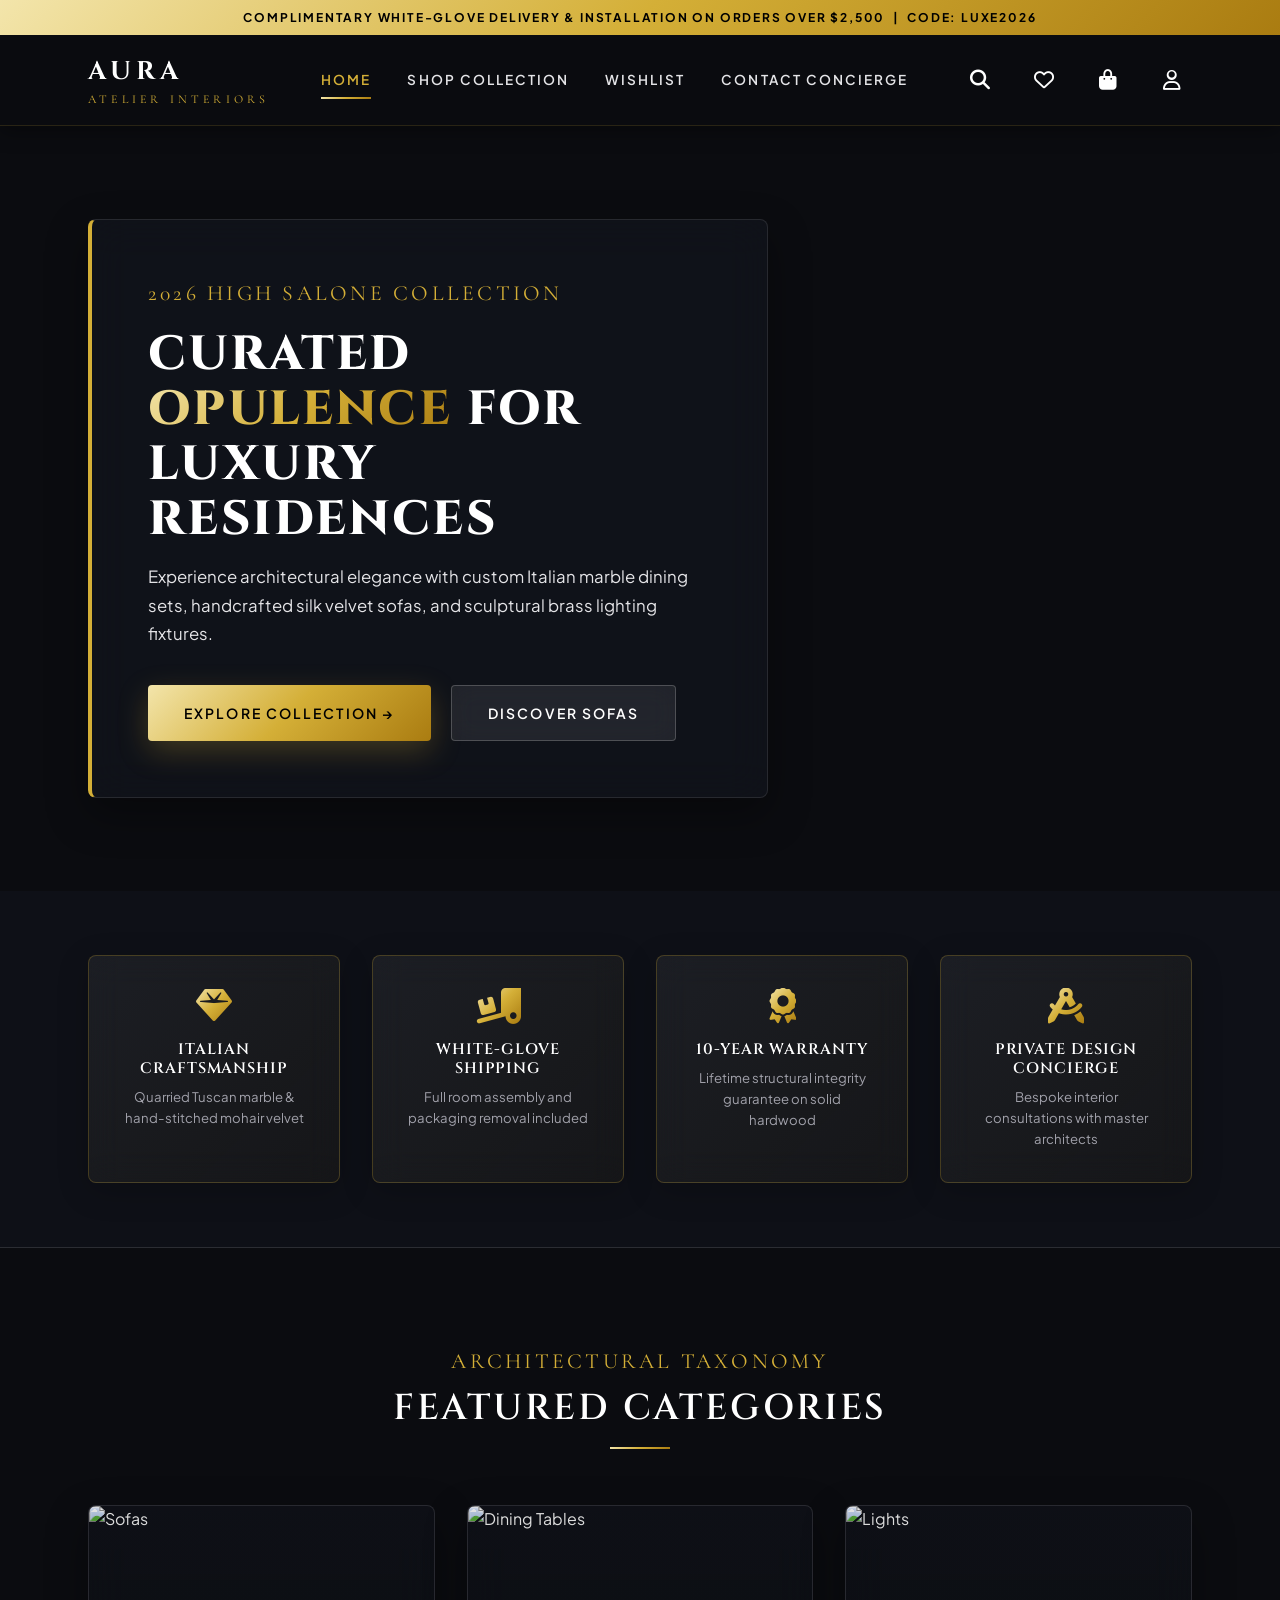
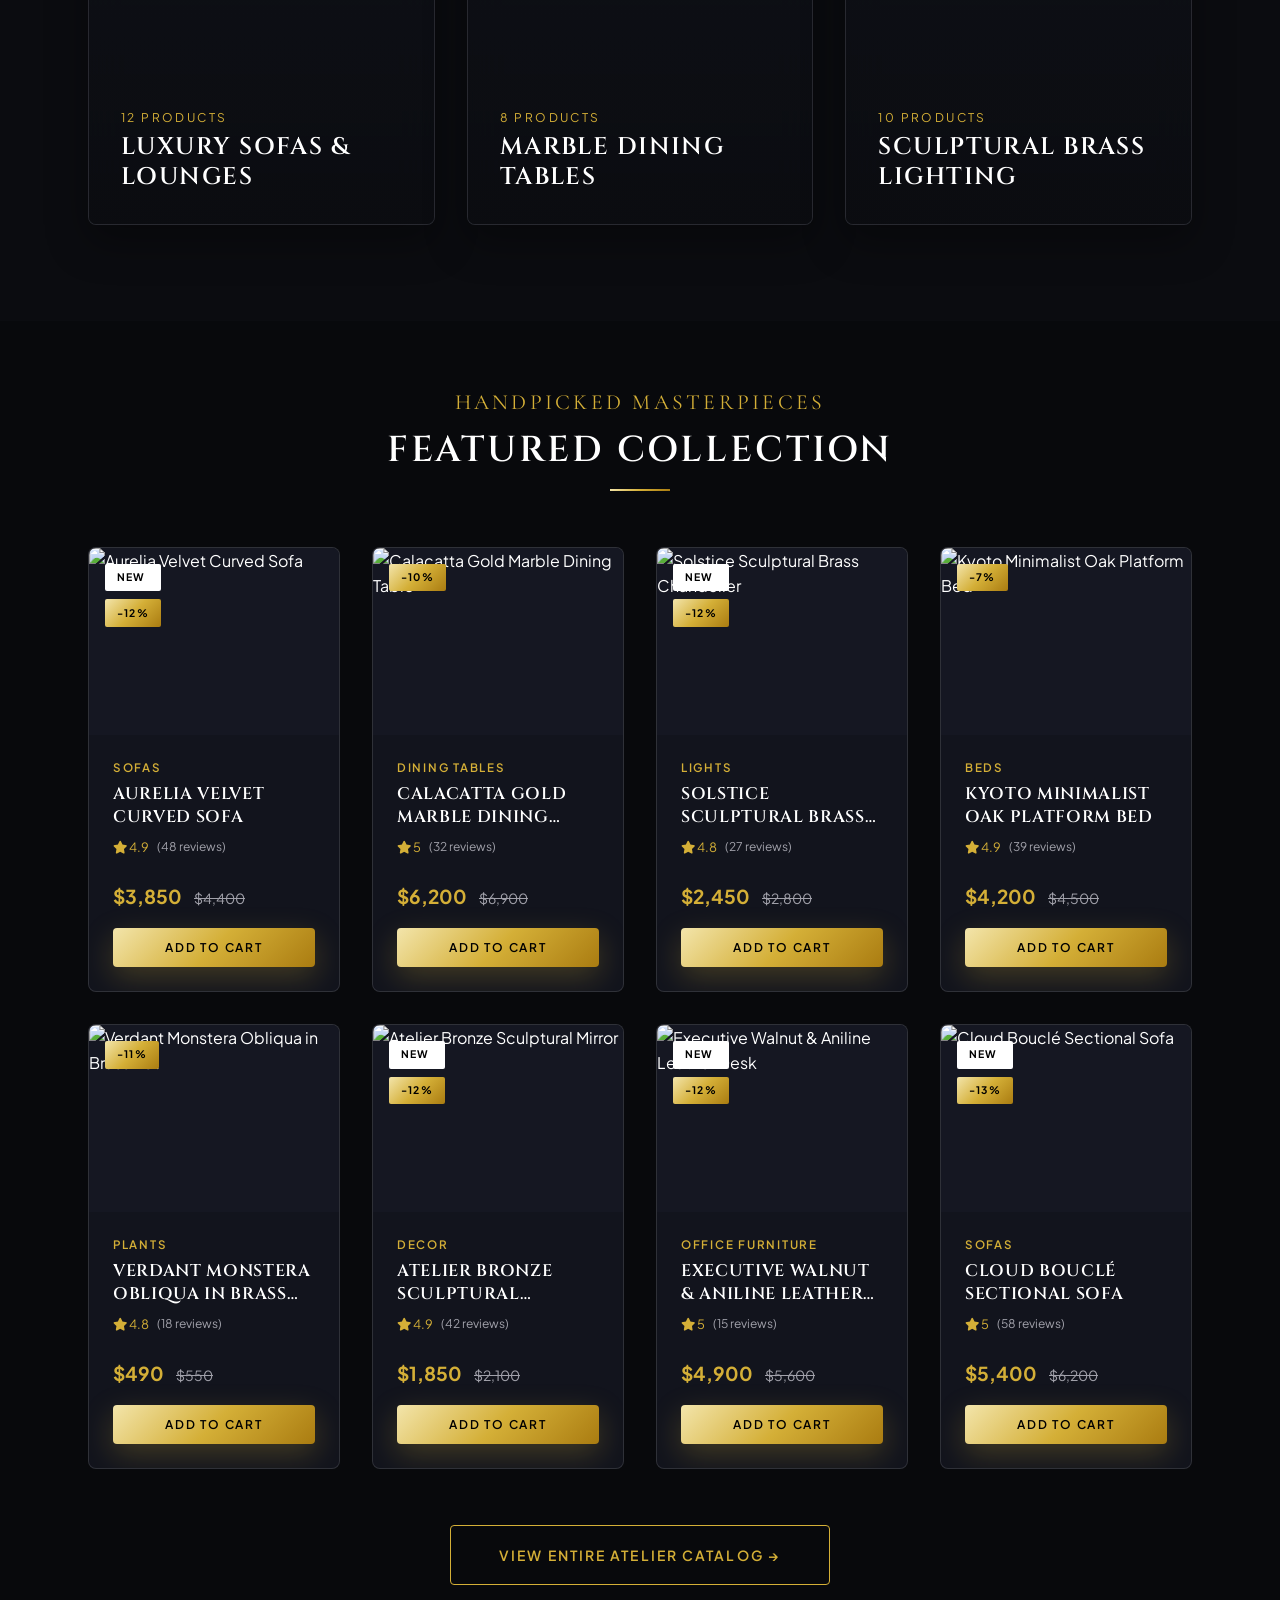
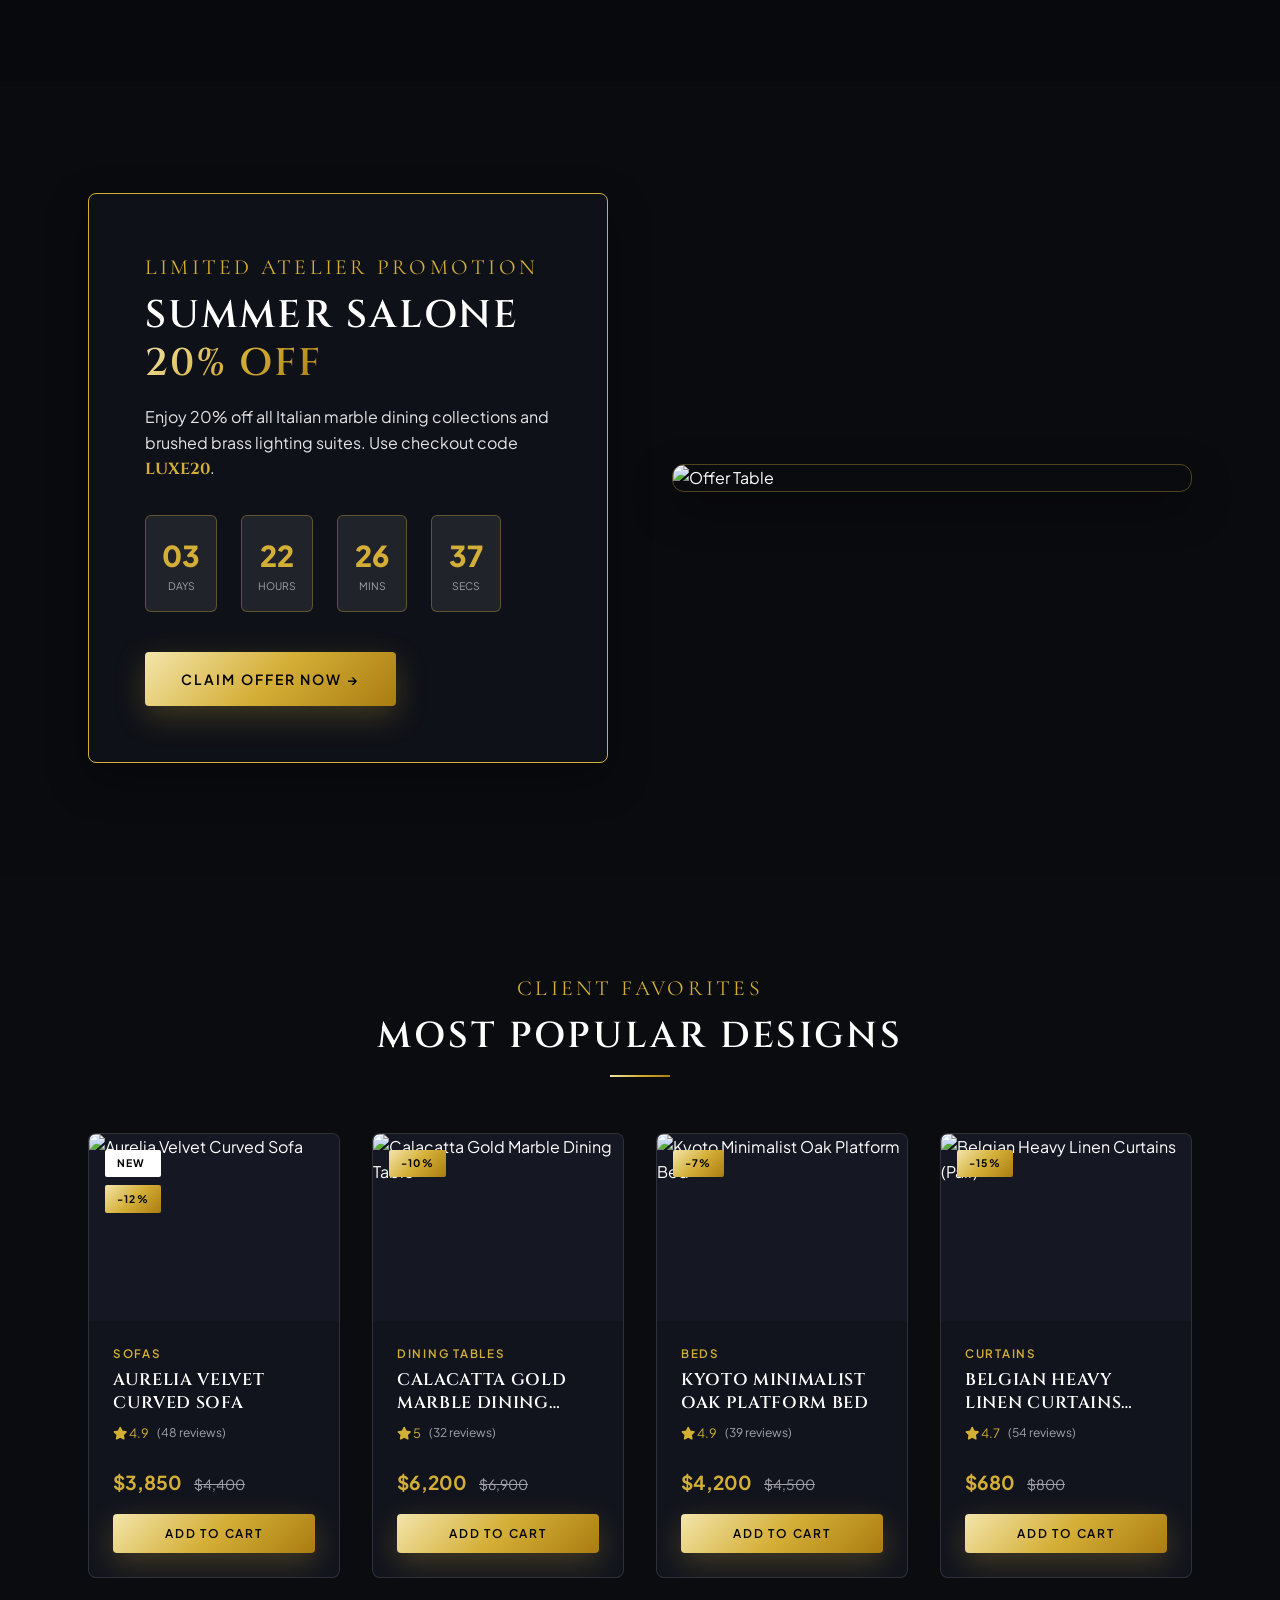
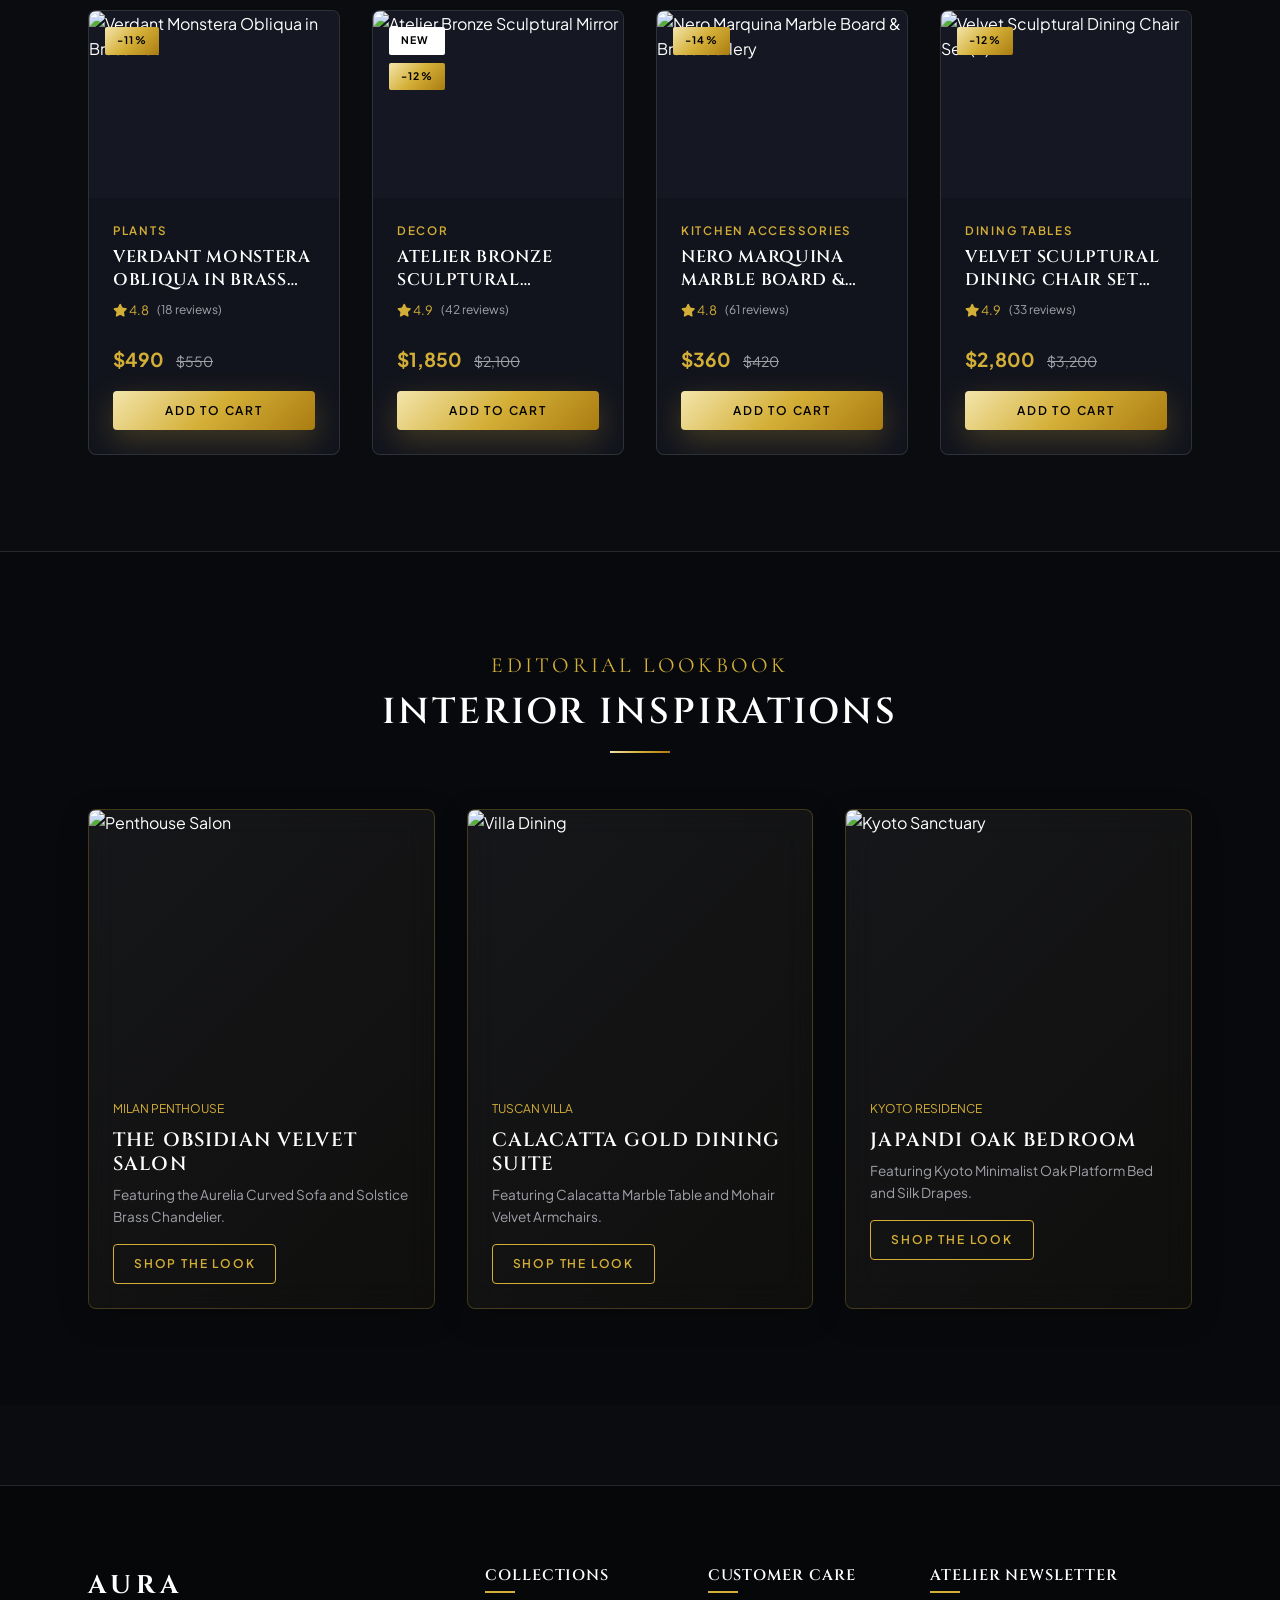
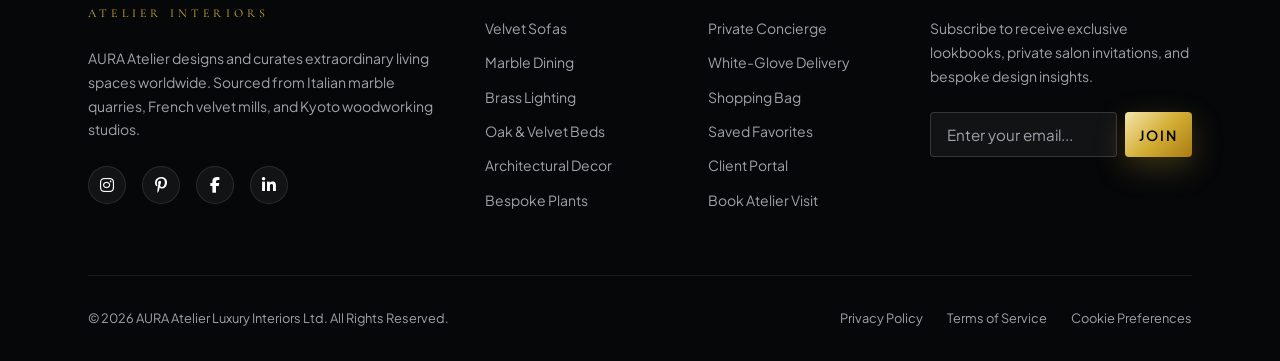
==== index.html @ c440bc94 "Initial commit - Luxury Interior Design Ecommerce Website (AURA Atelier)" ====
<!DOCTYPE html>
<html lang="en">
<head>
  <meta charset="UTF-8">
  <meta name="viewport" content="width=device-width, initial-scale=1.0">
  <title>AURA Atelier | Luxury Interior Design & Fine Living</title>
  <meta name="description" content="Discover hand-crafted Italian marble dining tables, royal velvet sofas, brushed brass chandeliers, and bespoke architectural decor.">
  
  <!-- CSS Stylesheets -->
  <link rel="stylesheet" href="css/main.css">
  <link rel="stylesheet" href="css/glassmorphism.css">
  <link rel="stylesheet" href="css/components.css">
  <link rel="stylesheet" href="https://cdnjs.cloudflare.com/ajax/libs/font-awesome/6.4.0/css/all.min.css">
</head>
<body>

  <!-- Shared Header -->
  <header id="site-header"></header>

  <!-- Hero Banner -->
  <section class="hero-section" style="position: relative; min-height: 85vh; display: flex; align-items: center; background: url('https://images.unsplash.com/photo-1618221195710-dd6b41faaea6?auto=format&fit=crop&w=1800&q=80') center/cover no-repeat; overflow: hidden;">
    <div style="position: absolute; inset: 0; background: linear-gradient(90deg, rgba(11,12,16,0.92) 0%, rgba(11,12,16,0.65) 50%, rgba(11,12,16,0.3) 100%);"></div>
    <div class="container" style="position: relative; z-index: 2; padding-top: 3rem; padding-bottom: 3rem;">
      <div class="glass-panel-dark animate-fade" style="max-width: 680px; padding: 3.5rem; border-left: 4px solid var(--gold-primary);">
        <span class="section-subtitle">2026 HIGH SALONE COLLECTION</span>
        <h1 style="font-size: 3rem; font-weight: 800; color: #FFF; margin: 1rem 0; line-height: 1.15; letter-spacing: 0.05em;">
          CURATED <span class="text-gold">OPULENCE</span> FOR LUXURY RESIDENCES
        </h1>
        <p style="color: var(--text-light-secondary); font-size: 1.05rem; margin-bottom: 2.25rem; line-height: 1.7;">
          Experience architectural elegance with custom Italian marble dining sets, handcrafted silk velvet sofas, and sculptural brass lighting fixtures.
        </p>
        <div style="display: flex; gap: 1.25rem; flex-wrap: wrap;">
          <a href="shop.html" class="btn btn-gold">Explore Collection &rarr;</a>
          <a href="shop.html?category=Sofas" class="btn btn-glass">Discover Sofas</a>
        </div>
      </div>
    </div>
  </section>

  <!-- Value Pillars -->
  <section style="padding: 4rem 0; background: #0E1017; border-bottom: 1px solid var(--border-dark);">
    <div class="container">
      <div class="grid grid-cols-4" style="gap: 2rem; text-align: center;">
        <div class="glass-card-gold" style="padding: 2rem;">
          <i class="fas fa-gem text-gold" style="font-size: 2.25rem; margin-bottom: 1rem;"></i>
          <h4 style="color: #FFF; font-size: 0.95rem; margin-bottom: 0.5rem;">Italian Craftsmanship</h4>
          <p style="color: var(--text-light-muted); font-size: 0.825rem;">Quarried Tuscan marble & hand-stitched mohair velvet</p>
        </div>
        <div class="glass-card-gold" style="padding: 2rem;">
          <i class="fas fa-truck-ramp-box text-gold" style="font-size: 2.25rem; margin-bottom: 1rem;"></i>
          <h4 style="color: #FFF; font-size: 0.95rem; margin-bottom: 0.5rem;">White-Glove Shipping</h4>
          <p style="color: var(--text-light-muted); font-size: 0.825rem;">Full room assembly and packaging removal included</p>
        </div>
        <div class="glass-card-gold" style="padding: 2rem;">
          <i class="fas fa-award text-gold" style="font-size: 2.25rem; margin-bottom: 1rem;"></i>
          <h4 style="color: #FFF; font-size: 0.95rem; margin-bottom: 0.5rem;">10-Year Warranty</h4>
          <p style="color: var(--text-light-muted); font-size: 0.825rem;">Lifetime structural integrity guarantee on solid hardwood</p>
        </div>
        <div class="glass-card-gold" style="padding: 2rem;">
          <i class="fas fa-compass-drafting text-gold" style="font-size: 2.25rem; margin-bottom: 1rem;"></i>
          <h4 style="color: #FFF; font-size: 0.95rem; margin-bottom: 0.5rem;">Private Design Concierge</h4>
          <p style="color: var(--text-light-muted); font-size: 0.825rem;">Bespoke interior consultations with master architects</p>
        </div>
      </div>
    </div>
  </section>

  <!-- Featured Categories -->
  <section style="padding: 6rem 0;">
    <div class="container">
      <div class="section-title-wrapper">
        <span class="section-subtitle">ARCHITECTURAL TAXONOMY</span>
        <h2 class="section-title">FEATURED CATEGORIES</h2>
      </div>
      <div class="grid grid-cols-3" style="gap: 2rem;">
        <a href="shop.html?category=Sofas" class="category-tile glass-panel-dark" style="position: relative; height: 320px; overflow: hidden; display: flex; align-items: flex-end; padding: 2rem; text-decoration: none;">
          <img src="https://images.unsplash.com/photo-1555041469-a586c61ea9bc?auto=format&fit=crop&w=800&q=80" alt="Sofas" style="position: absolute; inset: 0; width: 100%; height: 100%; object-fit: cover; transition: transform 0.8s ease;">
          <div style="position: absolute; inset: 0; background: linear-gradient(180deg, rgba(0,0,0,0.1) 0%, rgba(11,12,16,0.9) 100%);"></div>
          <div style="position: relative; z-index: 2;">
            <span style="color: var(--gold-primary); font-size: 0.75rem; letter-spacing: 0.2em; text-transform: uppercase;">12 Products</span>
            <h3 style="color: #FFF; font-size: 1.5rem; font-family: var(--font-heading); margin-top: 0.25rem;">Luxury Sofas & Lounges</h3>
          </div>
        </a>

        <a href="shop.html?category=Dining Tables" class="category-tile glass-panel-dark" style="position: relative; height: 320px; overflow: hidden; display: flex; align-items: flex-end; padding: 2rem; text-decoration: none;">
          <img src="https://images.unsplash.com/photo-1615066390971-03e4e1c36ddf?auto=format&fit=crop&w=800&q=80" alt="Dining Tables" style="position: absolute; inset: 0; width: 100%; height: 100%; object-fit: cover; transition: transform 0.8s ease;">
          <div style="position: absolute; inset: 0; background: linear-gradient(180deg, rgba(0,0,0,0.1) 0%, rgba(11,12,16,0.9) 100%);"></div>
          <div style="position: relative; z-index: 2;">
            <span style="color: var(--gold-primary); font-size: 0.75rem; letter-spacing: 0.2em; text-transform: uppercase;">8 Products</span>
            <h3 style="color: #FFF; font-size: 1.5rem; font-family: var(--font-heading); margin-top: 0.25rem;">Marble Dining Tables</h3>
          </div>
        </a>

        <a href="shop.html?category=Lights" class="category-tile glass-panel-dark" style="position: relative; height: 320px; overflow: hidden; display: flex; align-items: flex-end; padding: 2rem; text-decoration: none;">
          <img src="https://images.unsplash.com/photo-1543198181-e619b694b311?auto=format&fit=crop&w=800&q=80" alt="Lights" style="position: absolute; inset: 0; width: 100%; height: 100%; object-fit: cover; transition: transform 0.8s ease;">
          <div style="position: absolute; inset: 0; background: linear-gradient(180deg, rgba(0,0,0,0.1) 0%, rgba(11,12,16,0.9) 100%);"></div>
          <div style="position: relative; z-index: 2;">
            <span style="color: var(--gold-primary); font-size: 0.75rem; letter-spacing: 0.2em; text-transform: uppercase;">10 Products</span>
            <h3 style="color: #FFF; font-size: 1.5rem; font-family: var(--font-heading); margin-top: 0.25rem;">Sculptural Brass Lighting</h3>
          </div>
        </a>
      </div>
    </div>
  </section>

  <!-- Featured Products Grid -->
  <section style="padding: 4rem 0 6rem 0; background: #08090C;">
    <div class="container">
      <div class="section-title-wrapper">
        <span class="section-subtitle">HANDPICKED MASTERPIECES</span>
        <h2 class="section-title">FEATURED COLLECTION</h2>
      </div>
      <div class="grid grid-cols-4" id="featured-products-container" style="gap: 2rem;">
        <!-- Dynamic Featured Cards -->
      </div>
      <div style="text-align: center; margin-top: 3.5rem;">
        <a href="shop.html" class="btn btn-outline-gold" style="padding: 1.1rem 3rem;">View Entire Atelier Catalog &rarr;</a>
      </div>
    </div>
  </section>

  <!-- Exclusive Offer Banner -->
  <section style="position: relative; padding: 7rem 0; background: url('https://images.unsplash.com/photo-1600121848594-d8644e57abab?auto=format&fit=crop&w=1800&q=80') center/cover fixed no-repeat;">
    <div style="position: absolute; inset: 0; background: rgba(11, 12, 16, 0.85); backdrop-filter: blur(8px);"></div>
    <div class="container" style="position: relative; z-index: 2;">
      <div class="grid grid-cols-2" style="gap: 4rem; align-items: center;">
        <div class="glass-panel-dark" style="padding: 3.5rem; border: 1px solid var(--gold-primary);">
          <span class="section-subtitle">LIMITED ATELIER PROMOTION</span>
          <h2 style="color: #FFF; font-size: 2.4rem; font-family: var(--font-heading); margin: 0.5rem 0 1rem 0;">
            SUMMER SALONE <span class="text-gold">20% OFF</span>
          </h2>
          <p style="color: var(--text-light-secondary); margin-bottom: 2rem;">
            Enjoy 20% off all Italian marble dining collections and brushed brass lighting suites. Use checkout code <strong style="color: var(--gold-primary); font-family: var(--font-heading);">LUXE20</strong>.
          </p>

          <!-- Live Countdown Timer -->
          <div id="countdown-timer" style="display: flex; gap: 1.5rem; margin-bottom: 2.5rem;">
            <div style="text-align: center; background: rgba(255,255,255,0.08); padding: 1rem; border-radius: 6px; min-width: 70px; border: 1px solid var(--border-gold);">
              <span id="days" style="font-size: 1.8rem; font-weight: 800; color: var(--gold-primary);">04</span>
              <span style="display: block; font-size: 0.65rem; color: var(--text-light-muted); text-transform: uppercase;">Days</span>
            </div>
            <div style="text-align: center; background: rgba(255,255,255,0.08); padding: 1rem; border-radius: 6px; min-width: 70px; border: 1px solid var(--border-gold);">
              <span id="hours" style="font-size: 1.8rem; font-weight: 800; color: var(--gold-primary);">18</span>
              <span style="display: block; font-size: 0.65rem; color: var(--text-light-muted); text-transform: uppercase;">Hours</span>
            </div>
            <div style="text-align: center; background: rgba(255,255,255,0.08); padding: 1rem; border-radius: 6px; min-width: 70px; border: 1px solid var(--border-gold);">
              <span id="minutes" style="font-size: 1.8rem; font-weight: 800; color: var(--gold-primary);">42</span>
              <span style="display: block; font-size: 0.65rem; color: var(--text-light-muted); text-transform: uppercase;">Mins</span>
            </div>
            <div style="text-align: center; background: rgba(255,255,255,0.08); padding: 1rem; border-radius: 6px; min-width: 70px; border: 1px solid var(--border-gold);">
              <span id="seconds" style="font-size: 1.8rem; font-weight: 800; color: var(--gold-primary);">19</span>
              <span style="display: block; font-size: 0.65rem; color: var(--text-light-muted); text-transform: uppercase;">Secs</span>
            </div>
          </div>

          <a href="shop.html" class="btn btn-gold">Claim Offer Now &rarr;</a>
        </div>
        <div>
          <img src="https://images.unsplash.com/photo-1615066390971-03e4e1c36ddf?auto=format&fit=crop&w=1000&q=80" alt="Offer Table" style="border-radius: 12px; border: 1px solid var(--border-gold); box-shadow: var(--shadow-lg);">
        </div>
      </div>
    </div>
  </section>

  <!-- Popular Products Showcase -->
  <section style="padding: 6rem 0;">
    <div class="container">
      <div class="section-title-wrapper">
        <span class="section-subtitle">CLIENT FAVORITES</span>
        <h2 class="section-title">MOST POPULAR DESIGNS</h2>
      </div>
      <div class="grid grid-cols-4" id="popular-products-container" style="gap: 2rem;">
        <!-- Dynamic Popular Cards -->
      </div>
    </div>
  </section>

  <!-- Interior Inspirations / Lookbook -->
  <section style="padding: 6rem 0; background: #08090C; border-top: 1px solid var(--border-dark);">
    <div class="container">
      <div class="section-title-wrapper">
        <span class="section-subtitle">EDITORIAL LOOKBOOK</span>
        <h2 class="section-title">INTERIOR INSPIRATIONS</h2>
      </div>
      <div class="grid grid-cols-3" style="gap: 2rem;">
        <div class="glass-card-gold" style="overflow: hidden;">
          <img src="https://images.unsplash.com/photo-1618221195710-dd6b41faaea6?auto=format&fit=crop&w=800&q=80" alt="Penthouse Salon" style="width: 100%; height: 260px; object-fit: cover;">
          <div style="padding: 1.5rem;">
            <span style="color: var(--gold-primary); font-size: 0.75rem; text-transform: uppercase;">MILAN PENTHOUSE</span>
            <h3 style="color: #FFF; font-size: 1.2rem; font-family: var(--font-heading); margin: 0.5rem 0;">The Obsidian Velvet Salon</h3>
            <p style="color: var(--text-light-muted); font-size: 0.85rem; margin-bottom: 1rem;">Featuring the Aurelia Curved Sofa and Solstice Brass Chandelier.</p>
            <a href="shop.html?category=Sofas" class="btn btn-outline-gold" style="padding: 0.6rem 1.25rem; font-size: 0.75rem;">Shop The Look</a>
          </div>
        </div>
        <div class="glass-card-gold" style="overflow: hidden;">
          <img src="https://images.unsplash.com/photo-1615066390971-03e4e1c36ddf?auto=format&fit=crop&w=800&q=80" alt="Villa Dining" style="width: 100%; height: 260px; object-fit: cover;">
          <div style="padding: 1.5rem;">
            <span style="color: var(--gold-primary); font-size: 0.75rem; text-transform: uppercase;">TUSCAN VILLA</span>
            <h3 style="color: #FFF; font-size: 1.2rem; font-family: var(--font-heading); margin: 0.5rem 0;">Calacatta Gold Dining Suite</h3>
            <p style="color: var(--text-light-muted); font-size: 0.85rem; margin-bottom: 1rem;">Featuring Calacatta Marble Table and Mohair Velvet Armchairs.</p>
            <a href="shop.html?category=Dining Tables" class="btn btn-outline-gold" style="padding: 0.6rem 1.25rem; font-size: 0.75rem;">Shop The Look</a>
          </div>
        </div>
        <div class="glass-card-gold" style="overflow: hidden;">
          <img src="https://images.unsplash.com/photo-1505693416388-ac5ce068fe85?auto=format&fit=crop&w=800&q=80" alt="Kyoto Sanctuary" style="width: 100%; height: 260px; object-fit: cover;">
          <div style="padding: 1.5rem;">
            <span style="color: var(--gold-primary); font-size: 0.75rem; text-transform: uppercase;">KYOTO RESIDENCE</span>
            <h3 style="color: #FFF; font-size: 1.2rem; font-family: var(--font-heading); margin: 0.5rem 0;">Japandi Oak Bedroom</h3>
            <p style="color: var(--text-light-muted); font-size: 0.85rem; margin-bottom: 1rem;">Featuring Kyoto Minimalist Oak Platform Bed and Silk Drapes.</p>
            <a href="shop.html?category=Beds" class="btn btn-outline-gold" style="padding: 0.6rem 1.25rem; font-size: 0.75rem;">Shop The Look</a>
          </div>
        </div>
      </div>
    </div>
  </section>

  <!-- Shared Footer -->
  <footer id="site-footer"></footer>

  <!-- Scripts -->
  <script type="module" src="js/store.js"></script>
  <script type="module" src="js/products-data.js"></script>
  <script type="module" src="js/main.js"></script>
  <script type="module">
    import { getFeaturedProducts, getPopularProducts } from './js/products-data.js';
    import { Store } from './js/store.js';
    import { showToast, openQuickView } from './js/main.js';

    function renderProductCard(p) {
      const inWish = Store.isInWishlist(p.id);
      return `
        <div class="product-card">
          <div class="product-image-wrap">
            <img src="${p.image}" alt="${p.name}" class="product-img product-img-main" loading="lazy">
            <img src="${p.hoverImage || p.image}" alt="${p.name}" class="product-img product-img-hover" loading="lazy">
            <div class="card-badges">
              ${p.isNew ? `<span class="badge-tag badge-new">NEW</span>` : ''}
              ${p.discount ? `<span class="badge-tag badge-discount">-${p.discount}%</span>` : ''}
            </div>
            <div class="card-floating-actions">
              <button class="floating-btn ${inWish ? 'active' : ''}" onclick="toggleWishlistHome(event, ${p.id})" title="Wishlist">
                <i class="fa${inWish ? 's' : 'r'} fa-heart"></i>
              </button>
              <button class="floating-btn" onclick="openQuickView(${p.id})" title="Quick View">
                <i class="fas fa-eye"></i>
              </button>
            </div>
          </div>
          <div class="product-info">
            <span class="product-category">${p.category}</span>
            <h3 class="product-title"><a href="product.html?id=${p.id}">${p.name}</a></h3>
            <div class="rating-row">
              <span class="stars"><i class="fas fa-star"></i> ${p.rating}</span>
              <span class="review-count">(${p.reviewCount} reviews)</span>
            </div>
            <div class="price-row">
              <span class="current-price">$${p.price.toLocaleString()}</span>
              ${p.originalPrice ? `<span class="original-price">$${p.originalPrice.toLocaleString()}</span>` : ''}
            </div>
            <button class="btn btn-gold add-cart-btn-card" onclick="addToCartHome(event, ${p.id})">Add To Cart</button>
          </div>
        </div>
      `;
    }

    window.addToCartHome = (e, id) => {
      e.preventDefault();
      Store.addToCart(id, 1);
      showToast('Item added to your luxury bag!');
    };

    window.toggleWishlistHome = (e, id) => {
      e.preventDefault();
      const added = Store.toggleWishlist(id);
      showToast(added ? 'Saved to Wishlist!' : 'Removed from Wishlist');
      loadHomeData();
    };

    async function loadHomeData() {
      const featured = await getFeaturedProducts();
      const popular = await getPopularProducts();

      const fContainer = document.getElementById('featured-products-container');
      const pContainer = document.getElementById('popular-products-container');

      if (fContainer) fContainer.innerHTML = featured.slice(0, 8).map(renderProductCard).join('');
      if (pContainer) pContainer.innerHTML = popular.slice(0, 8).map(renderProductCard).join('');
    }

    // Countdown Timer logic
    function initTimer() {
      let seconds = 340000;
      setInterval(() => {
        if (seconds > 0) seconds--;
        const d = Math.floor(seconds / (3600 * 24));
        const h = Math.floor((seconds % (3600 * 24)) / 3600);
        const m = Math.floor((seconds % 3600) / 60);
        const s = seconds % 60;
        
        const dElem = document.getElementById('days');
        const hElem = document.getElementById('hours');
        const mElem = document.getElementById('minutes');
        const sElem = document.getElementById('seconds');
        
        if (dElem) dElem.textContent = String(d).padStart(2, '0');
        if (hElem) hElem.textContent = String(h).padStart(2, '0');
        if (mElem) mElem.textContent = String(m).padStart(2, '0');
        if (sElem) sElem.textContent = String(s).padStart(2, '0');
      }, 1000);
    }

    document.addEventListener('DOMContentLoaded', () => {
      loadHomeData();
      initTimer();
    });
  </script>
</body>
</html>
---- css/main.css ----
/* ==========================================================================
   AURA ATELIER - LUXURY INTERIOR DESIGN E-COMMERCE
   Core Stylesheet & Design Tokens
   ========================================================================== */

@import url('https://fonts.googleapis.com/css2?family=Cinzel:wght@400;500;600;700;800;900&family=Cormorant+Garamond:ital,wght@0,300;0,400;0,600;0,700;1,400&family=Plus+Jakarta+Sans:wght@300;400;500;600;700&display=swap');

:root {
  /* Color System */
  --bg-dark: #0B0C10;
  --bg-dark-elevated: #12141D;
  --bg-dark-card: #181A26;
  --bg-light: #FAF9F6;
  --bg-light-pure: #FFFFFF;
  --bg-light-subtle: #F4F3EF;

  /* Gold & Metallic Accents */
  --gold-primary: #D4AF37;
  --gold-light: #E6C675;
  --gold-dark: #A38020;
  --gold-gradient: linear-gradient(135deg, #F3E5AB 0%, #D4AF37 50%, #AA7C11 100%);
  --gold-gradient-hover: linear-gradient(135deg, #FFF0BD 0%, #E5C158 50%, #C5961E 100%);
  --gold-glow: 0 0 20px rgba(212, 175, 55, 0.3);

  /* Neutrals & Text */
  --text-light-primary: #FFFFFF;
  --text-light-secondary: #E4E4E7;
  --text-light-muted: #A1A1AA;
  --text-dark-primary: #09090B;
  --text-dark-secondary: #27272A;
  --text-dark-muted: #71717A;

  /* Borders & Shadows */
  --border-dark: rgba(255, 255, 255, 0.12);
  --border-gold: rgba(212, 175, 55, 0.35);
  --border-light: rgba(0, 0, 0, 0.08);

  --shadow-sm: 0 4px 12px rgba(0, 0, 0, 0.15);
  --shadow-md: 0 8px 24px rgba(0, 0, 0, 0.25);
  --shadow-lg: 0 16px 40px rgba(0, 0, 0, 0.4);
  --shadow-gold: 0 10px 30px rgba(212, 175, 55, 0.25);

  /* Typography */
  --font-heading: 'Cinzel', serif;
  --font-serif-sub: 'Cormorant Garamond', serif;
  --font-body: 'Plus Jakarta Sans', sans-serif;

  /* Layout & Transitions */
  --header-height: 90px;
  --radius-sm: 4px;
  --radius-md: 8px;
  --radius-lg: 16px;
  --radius-xl: 24px;
  --transition-fast: 0.25s cubic-bezier(0.16, 1, 0.3, 1);
  --transition-normal: 0.4s cubic-bezier(0.16, 1, 0.3, 1);
  --transition-slow: 0.7s cubic-bezier(0.16, 1, 0.3, 1);
}

/* ==========================================================================
   Base & Universal Resets
   ========================================================================== */

*, *::before, *::after {
  box-sizing: border-box;
  margin: 0;
  padding: 0;
}

html {
  scroll-behavior: smooth;
  font-size: 16px;
  background-color: var(--bg-dark);
  color: var(--text-light-primary);
  font-family: var(--font-body);
  -webkit-font-smoothing: antialiased;
  -moz-osx-font-smoothing: grayscale;
}

body {
  overflow-x: hidden;
  line-height: 1.6;
}

/* Custom Scrollbar */
::-webkit-scrollbar {
  width: 8px;
}
::-webkit-scrollbar-track {
  background: var(--bg-dark);
}
::-webkit-scrollbar-thumb {
  background: rgba(212, 175, 55, 0.4);
  border-radius: 4px;
}
::-webkit-scrollbar-thumb:hover {
  background: var(--gold-primary);
}

a {
  color: inherit;
  text-decoration: none;
  transition: color var(--transition-fast);
}

img {
  max-width: 100%;
  height: auto;
  display: block;
  object-fit: cover;
}

button, input, select, textarea {
  font-family: inherit;
  font-size: inherit;
  outline: none;
  border: none;
  background: none;
}

button {
  cursor: pointer;
}

ul, ol {
  list-style: none;
}

/* ==========================================================================
   Typography Classes
   ========================================================================== */

h1, h2, h3, h4, h5, h6 {
  font-family: var(--font-heading);
  letter-spacing: 0.06em;
  text-transform: uppercase;
  font-weight: 600;
  line-height: 1.25;
}

.font-serif {
  font-family: var(--font-serif-sub);
  text-transform: none;
  font-style: italic;
}

.text-gold {
  color: var(--gold-primary);
  background: var(--gold-gradient);
  -webkit-background-clip: text;
  -webkit-text-fill-color: transparent;
}

.section-title-wrapper {
  text-align: center;
  margin-bottom: 3.5rem;
  position: relative;
}

.section-subtitle {
  font-family: var(--font-serif-sub);
  font-size: 1.35rem;
  color: var(--gold-primary);
  letter-spacing: 0.15em;
  margin-bottom: 0.5rem;
  display: block;
}

.section-title {
  font-size: 2.25rem;
  color: var(--text-light-primary);
  letter-spacing: 0.08em;
  position: relative;
  display: inline-block;
}

.section-title::after {
  content: '';
  display: block;
  width: 60px;
  height: 2px;
  background: var(--gold-gradient);
  margin: 1rem auto 0 auto;
}

/* ==========================================================================
   Layout Containers & Grid
   ========================================================================== */

.container {
  width: 90%;
  max-width: 1400px;
  margin: 0 auto;
  padding: 0 1.5rem;
}

.grid {
  display: grid;
  gap: 2rem;
}

.grid-cols-2 { grid-template-columns: repeat(2, 1fr); }
.grid-cols-3 { grid-template-columns: repeat(3, 1fr); }
.grid-cols-4 { grid-template-columns: repeat(4, 1fr); }

@media (max-width: 1024px) {
  .grid-cols-4 { grid-template-columns: repeat(2, 1fr); }
  .grid-cols-3 { grid-template-columns: repeat(2, 1fr); }
}

@media (max-width: 640px) {
  .grid-cols-4, .grid-cols-3, .grid-cols-2 { grid-template-columns: 1fr; }
}

/* ==========================================================================
   Luxury Buttons System
   ========================================================================== */

.btn {
  display: inline-flex;
  align-items: center;
  justify-content: center;
  gap: 0.75rem;
  padding: 1rem 2.25rem;
  font-family: var(--font-body);
  font-size: 0.875rem;
  font-weight: 600;
  letter-spacing: 0.15em;
  text-transform: uppercase;
  border-radius: var(--radius-sm);
  transition: all var(--transition-fast);
  position: relative;
  overflow: hidden;
  z-index: 1;
}

.btn-gold {
  background: var(--gold-gradient);
  color: #000;
  box-shadow: var(--shadow-gold);
}

.btn-gold:hover {
  background: var(--gold-gradient-hover);
  transform: translateY(-3px);
  box-shadow: 0 14px 35px rgba(212, 175, 55, 0.4);
}

.btn-outline-gold {
  border: 1px solid var(--gold-primary);
  color: var(--gold-primary);
  background: transparent;
}

.btn-outline-gold:hover {
  background: var(--gold-gradient);
  color: #000;
  box-shadow: var(--shadow-gold);
  transform: translateY(-3px);
}

.btn-glass {
  background: rgba(255, 255, 255, 0.08);
  backdrop-filter: blur(12px);
  border: 1px solid rgba(255, 255, 255, 0.2);
  color: #FFF;
}

.btn-glass:hover {
  background: rgba(255, 255, 255, 0.2);
  border-color: var(--gold-primary);
  color: var(--gold-primary);
}

.btn-icon {
  width: 46px;
  height: 46px;
  padding: 0;
  border-radius: 50%;
  display: inline-flex;
  align-items: center;
  justify-content: center;
}

/* Button Ripple effect */
.ripple {
  position: absolute;
  border-radius: 50%;
  transform: scale(0);
  animation: ripple-anim 0.6s linear;
  background-color: rgba(255, 255, 255, 0.4);
  pointer-events: none;
}

@keyframes ripple-anim {
  to {
    transform: scale(4);
    opacity: 0;
  }
}

/* ==========================================================================
   Animations
   ========================================================================== */

@keyframes fadeIn {
  from { opacity: 0; transform: translateY(20px); }
  to { opacity: 1; transform: translateY(0); }
}

@keyframes slideUp {
  from { transform: translateY(40px); opacity: 0; }
  to { transform: translateY(0); opacity: 1; }
}

@keyframes zoomIn {
  from { transform: scale(0.92); opacity: 0; }
  to { transform: scale(1); opacity: 1; }
}

@keyframes goldShimmer {
  0% { background-position: -200% 0; }
  100% { background-position: 200% 0; }
}

.animate-fade { animation: fadeIn 0.8s var(--transition-normal) forwards; }
.animate-slide { animation: slideUp 0.8s var(--transition-normal) forwards; }
.animate-zoom { animation: zoomIn 0.8s var(--transition-normal) forwards; }
---- css/glassmorphism.css ----
/* ==========================================================================
   AURA ATELIER - GLASSMORPHISM STYLESHEET
   ========================================================================== */

/* Dark Glass Panel */
.glass-panel-dark {
  background: rgba(18, 20, 29, 0.75);
  backdrop-filter: blur(20px);
  -webkit-backdrop-filter: blur(20px);
  border: 1px solid rgba(255, 255, 255, 0.1);
  box-shadow: 0 16px 40px rgba(0, 0, 0, 0.35);
  border-radius: var(--radius-md);
  position: relative;
  transition: border-color var(--transition-fast), transform var(--transition-fast);
}

.glass-panel-dark:hover {
  border-color: rgba(212, 175, 55, 0.4);
}

/* Light Glass Panel */
.glass-panel-light {
  background: rgba(255, 255, 255, 0.85);
  backdrop-filter: blur(20px);
  -webkit-backdrop-filter: blur(20px);
  border: 1px solid rgba(255, 255, 255, 0.5);
  box-shadow: 0 12px 32px rgba(0, 0, 0, 0.08);
  border-radius: var(--radius-md);
  color: var(--text-dark-primary);
}

/* Gold Accented Glass Card */
.glass-card-gold {
  background: linear-gradient(135deg, rgba(255, 255, 255, 0.06) 0%, rgba(212, 175, 55, 0.04) 100%);
  backdrop-filter: blur(16px);
  -webkit-backdrop-filter: blur(16px);
  border: 1px solid rgba(212, 175, 55, 0.25);
  box-shadow: 0 8px 32px rgba(0, 0, 0, 0.2);
  border-radius: var(--radius-md);
  transition: all var(--transition-fast);
}

.glass-card-gold:hover {
  border-color: var(--gold-primary);
  box-shadow: 0 12px 36px rgba(212, 175, 55, 0.25);
  transform: translateY(-4px);
}

/* Header Glass Bar */
.header-glass {
  background: rgba(11, 12, 16, 0.85);
  backdrop-filter: blur(20px);
  -webkit-backdrop-filter: blur(20px);
  border-bottom: 1px solid rgba(212, 175, 55, 0.15);
  box-shadow: 0 4px 20px rgba(0, 0, 0, 0.4);
}

/* Glass Modal Overlay */
.glass-modal-backdrop {
  position: fixed;
  top: 0;
  left: 0;
  width: 100vw;
  height: 100vh;
  background: rgba(5, 6, 8, 0.85);
  backdrop-filter: blur(12px);
  -webkit-backdrop-filter: blur(12px);
  z-index: 9999;
  display: flex;
  align-items: center;
  justify-content: center;
  opacity: 0;
  visibility: hidden;
  transition: all var(--transition-normal);
}

.glass-modal-backdrop.active {
  opacity: 1;
  visibility: visible;
}

.glass-modal-content {
  background: rgba(18, 20, 29, 0.92);
  backdrop-filter: blur(24px);
  -webkit-backdrop-filter: blur(24px);
  border: 1px solid var(--gold-primary);
  box-shadow: 0 24px 60px rgba(0, 0, 0, 0.7);
  border-radius: var(--radius-lg);
  max-width: 900px;
  width: 92%;
  max-height: 90vh;
  overflow-y: auto;
  transform: scale(0.9);
  transition: transform var(--transition-normal);
  padding: 2.5rem;
  position: relative;
}

.glass-modal-backdrop.active .glass-modal-content {
  transform: scale(1);
}

/* Glass Input Control */
.glass-input {
  width: 100%;
  padding: 0.9rem 1.25rem;
  background: rgba(255, 255, 255, 0.05);
  border: 1px solid rgba(255, 255, 255, 0.15);
  border-radius: var(--radius-sm);
  color: var(--text-light-primary);
  font-size: 0.95rem;
  transition: all var(--transition-fast);
}

.glass-input::placeholder {
  color: var(--text-light-muted);
}

.glass-input:focus {
  background: rgba(255, 255, 255, 0.09);
  border-color: var(--gold-primary);
  box-shadow: 0 0 12px rgba(212, 175, 55, 0.3);
}

/* Light Glass Input */
.glass-input-light {
  width: 100%;
  padding: 0.9rem 1.25rem;
  background: rgba(255, 255, 255, 0.7);
  border: 1px solid rgba(0, 0, 0, 0.12);
  border-radius: var(--radius-sm);
  color: var(--text-dark-primary);
  font-size: 0.95rem;
  transition: all var(--transition-fast);
}

.glass-input-light:focus {
  background: #FFF;
  border-color: var(--gold-primary);
  box-shadow: 0 0 10px rgba(212, 175, 55, 0.2);
}
---- css/components.css ----
/* ==========================================================================
   AURA ATELIER - UI COMPONENTS STYLESHEET
   ========================================================================== */

/* Top Announcement Bar */
.announcement-bar {
  background: var(--gold-gradient);
  color: #000;
  text-align: center;
  padding: 0.5rem 1rem;
  font-size: 0.75rem;
  font-weight: 700;
  letter-spacing: 0.15em;
  text-transform: uppercase;
}

/* Header & Navigation */
.header {
  position: sticky;
  top: 0;
  left: 0;
  width: 100%;
  z-index: 1000;
  transition: all var(--transition-fast);
}

.header-container {
  display: flex;
  align-items: center;
  justify-content: space-between;
  height: var(--header-height);
}

.logo {
  display: flex;
  flex-direction: column;
  align-items: flex-start;
}

.logo-main {
  font-family: var(--font-heading);
  font-size: 1.6rem;
  font-weight: 700;
  letter-spacing: 0.2em;
  color: var(--text-light-primary);
}

.logo-sub {
  font-family: var(--font-serif-sub);
  font-size: 0.75rem;
  letter-spacing: 0.35em;
  color: var(--gold-primary);
  text-transform: uppercase;
  margin-top: -3px;
}

.nav-links {
  display: flex;
  gap: 2.25rem;
}

.nav-link {
  font-size: 0.85rem;
  font-weight: 600;
  letter-spacing: 0.15em;
  text-transform: uppercase;
  color: var(--text-light-secondary);
  position: relative;
  padding: 0.5rem 0;
}

.nav-link::after {
  content: '';
  position: absolute;
  bottom: 0;
  left: 0;
  width: 0%;
  height: 2px;
  background: var(--gold-gradient);
  transition: width var(--transition-fast);
}

.nav-link:hover, .nav-link.active {
  color: var(--gold-primary);
}

.nav-link:hover::after, .nav-link.active::after {
  width: 100%;
}

.header-actions {
  display: flex;
  align-items: center;
  gap: 1.5rem;
}

.action-btn {
  background: transparent;
  color: var(--text-light-primary);
  font-size: 1.25rem;
  position: relative;
  cursor: pointer;
  transition: color var(--transition-fast), transform var(--transition-fast);
  display: flex;
  align-items: center;
  justify-content: center;
  width: 40px;
  height: 40px;
  border-radius: 50%;
}

.action-btn:hover {
  color: var(--gold-primary);
  background: rgba(255, 255, 255, 0.05);
  transform: translateY(-2px);
}

.badge {
  position: absolute;
  top: 2px;
  right: 2px;
  background: var(--gold-primary);
  color: #000;
  font-size: 0.65rem;
  font-weight: 800;
  width: 18px;
  height: 18px;
  border-radius: 50%;
  display: flex;
  align-items: center;
  justify-content: center;
  box-shadow: 0 0 8px rgba(212, 175, 55, 0.6);
}

/* Mobile Menu Button */
.mobile-toggle {
  display: none;
  font-size: 1.5rem;
  color: var(--text-light-primary);
  cursor: pointer;
}

/* ==========================================================================
   Product Card
   ========================================================================== */

.product-card {
  background: var(--bg-dark-elevated);
  border: 1px solid var(--border-dark);
  border-radius: var(--radius-md);
  overflow: hidden;
  transition: all var(--transition-normal);
  display: flex;
  flex-direction: column;
  position: relative;
}

.product-card:hover {
  border-color: var(--gold-primary);
  transform: translateY(-8px);
  box-shadow: 0 20px 40px rgba(0, 0, 0, 0.5), var(--gold-glow);
}

.product-image-wrap {
  position: relative;
  width: 100%;
  aspect-ratio: 4 / 3;
  overflow: hidden;
  background: #151722;
}

.product-img {
  width: 100%;
  height: 100%;
  object-fit: cover;
  transition: transform 0.8s cubic-bezier(0.16, 1, 0.3, 1), opacity 0.5s ease;
}

.product-img-hover {
  position: absolute;
  top: 0;
  left: 0;
  opacity: 0;
}

.product-card:hover .product-img-main {
  opacity: 0;
}

.product-card:hover .product-img-hover {
  opacity: 1;
  transform: scale(1.06);
}

/* Badges */
.card-badges {
  position: absolute;
  top: 1rem;
  left: 1rem;
  display: flex;
  flex-direction: column;
  gap: 0.5rem;
  z-index: 2;
}

.badge-tag {
  padding: 0.35rem 0.75rem;
  font-size: 0.65rem;
  font-weight: 700;
  letter-spacing: 0.12em;
  text-transform: uppercase;
  border-radius: 2px;
}

.badge-new { background: #FFFFFF; color: #000; }
.badge-discount { background: var(--gold-gradient); color: #000; }
.badge-sale { background: #E53E3E; color: #FFF; }

/* Quick Floating Action Buttons */
.card-floating-actions {
  position: absolute;
  top: 1rem;
  right: 1rem;
  display: flex;
  flex-direction: column;
  gap: 0.5rem;
  opacity: 0;
  transform: translateX(15px);
  transition: all var(--transition-fast);
  z-index: 3;
}

.product-card:hover .card-floating-actions {
  opacity: 1;
  transform: translateX(0);
}

.floating-btn {
  width: 38px;
  height: 38px;
  border-radius: 50%;
  background: rgba(18, 20, 29, 0.85);
  backdrop-filter: blur(10px);
  border: 1px solid rgba(255, 255, 255, 0.2);
  color: #FFF;
  display: flex;
  align-items: center;
  justify-content: center;
  font-size: 0.9rem;
  transition: all var(--transition-fast);
}

.floating-btn:hover {
  background: var(--gold-gradient);
  color: #000;
  border-color: var(--gold-primary);
}

.floating-btn.active {
  color: #E53E3E;
  background: #FFF;
}

.product-info {
  padding: 1.5rem;
  display: flex;
  flex-direction: column;
  flex-grow: 1;
}

.product-category {
  font-size: 0.725rem;
  color: var(--gold-primary);
  text-transform: uppercase;
  letter-spacing: 0.15em;
  margin-bottom: 0.35rem;
  font-weight: 600;
}

.product-title {
  font-family: var(--font-heading);
  font-size: 1.05rem;
  font-weight: 600;
  letter-spacing: 0.04em;
  color: var(--text-light-primary);
  margin-bottom: 0.5rem;
  line-height: 1.35;
  display: -webkit-box;
  -webkit-line-clamp: 2;
  -webkit-box-orient: vertical;
  overflow: hidden;
}

.product-title a:hover {
  color: var(--gold-primary);
}

.rating-row {
  display: flex;
  align-items: center;
  gap: 0.5rem;
  margin-bottom: 0.75rem;
}

.stars {
  color: var(--gold-primary);
  font-size: 0.8rem;
}

.review-count {
  font-size: 0.75rem;
  color: var(--text-light-muted);
}

.price-row {
  display: flex;
  align-items: baseline;
  gap: 0.75rem;
  margin-top: auto;
  padding-top: 0.75rem;
}

.current-price {
  font-size: 1.2rem;
  font-weight: 700;
  color: var(--gold-primary);
}

.original-price {
  font-size: 0.875rem;
  color: var(--text-light-muted);
  text-decoration: line-through;
}

.add-cart-btn-card {
  width: 100%;
  margin-top: 1rem;
  padding: 0.75rem;
  font-size: 0.75rem;
}

/* ==========================================================================
   Toast Notifications
   ========================================================================== */

#toast-container {
  position: fixed;
  bottom: 2rem;
  right: 2rem;
  z-index: 10000;
  display: flex;
  flex-direction: column;
  gap: 0.75rem;
  pointer-events: none;
}

.toast {
  pointer-events: auto;
  min-width: 320px;
  padding: 1rem 1.5rem;
  background: rgba(18, 20, 29, 0.95);
  backdrop-filter: blur(16px);
  border: 1px solid var(--gold-primary);
  border-radius: var(--radius-sm);
  color: #FFF;
  box-shadow: 0 10px 30px rgba(0, 0, 0, 0.6);
  display: flex;
  align-items: center;
  gap: 1rem;
  animation: slideInRight 0.4s var(--transition-fast) forwards;
}

.toast-icon {
  font-size: 1.25rem;
  color: var(--gold-primary);
}

.toast-body {
  font-size: 0.875rem;
  font-weight: 500;
}

@keyframes slideInRight {
  from { transform: translateX(100%); opacity: 0; }
  to { transform: translateX(0); opacity: 1; }
}

/* ==========================================================================
   Footer
   ========================================================================== */

.footer {
  background: #060709;
  border-top: 1px solid var(--border-dark);
  padding: 5rem 0 2rem 0;
  margin-top: 5rem;
}

.footer-grid {
  display: grid;
  grid-template-columns: 2fr 1fr 1fr 1.5fr;
  gap: 3rem;
  margin-bottom: 4rem;
}

@media (max-width: 992px) {
  .footer-grid { grid-template-columns: 1fr 1fr; }
}

@media (max-width: 576px) {
  .footer-grid { grid-template-columns: 1fr; }
}

.footer-col h4 {
  font-size: 0.95rem;
  color: var(--text-light-primary);
  margin-bottom: 1.5rem;
  position: relative;
  padding-bottom: 0.5rem;
}

.footer-col h4::after {
  content: '';
  position: absolute;
  bottom: 0;
  left: 0;
  width: 30px;
  height: 2px;
  background: var(--gold-primary);
}

.footer-col p {
  color: var(--text-light-muted);
  font-size: 0.875rem;
  line-height: 1.7;
  margin-bottom: 1.5rem;
}

.footer-links {
  display: flex;
  flex-direction: column;
  gap: 0.75rem;
}

.footer-links a {
  color: var(--text-light-muted);
  font-size: 0.875rem;
  transition: color var(--transition-fast);
}

.footer-links a:hover {
  color: var(--gold-primary);
  padding-left: 5px;
}

.social-icons {
  display: flex;
  gap: 1rem;
}

.social-icon {
  width: 38px;
  height: 38px;
  border-radius: 50%;
  background: rgba(255, 255, 255, 0.05);
  border: 1px solid rgba(255, 255, 255, 0.1);
  color: var(--text-light-primary);
  display: flex;
  align-items: center;
  justify-content: center;
  transition: all var(--transition-fast);
}

.social-icon:hover {
  background: var(--gold-gradient);
  color: #000;
  border-color: var(--gold-primary);
}

.footer-bottom {
  border-top: 1px solid rgba(255, 255, 255, 0.08);
  padding-top: 2rem;
  display: flex;
  align-items: center;
  justify-content: space-between;
  color: var(--text-light-muted);
  font-size: 0.8rem;
}

@media (max-width: 768px) {
  .footer-bottom {
    flex-direction: column;
    gap: 1rem;
    text-align: center;
  }
}
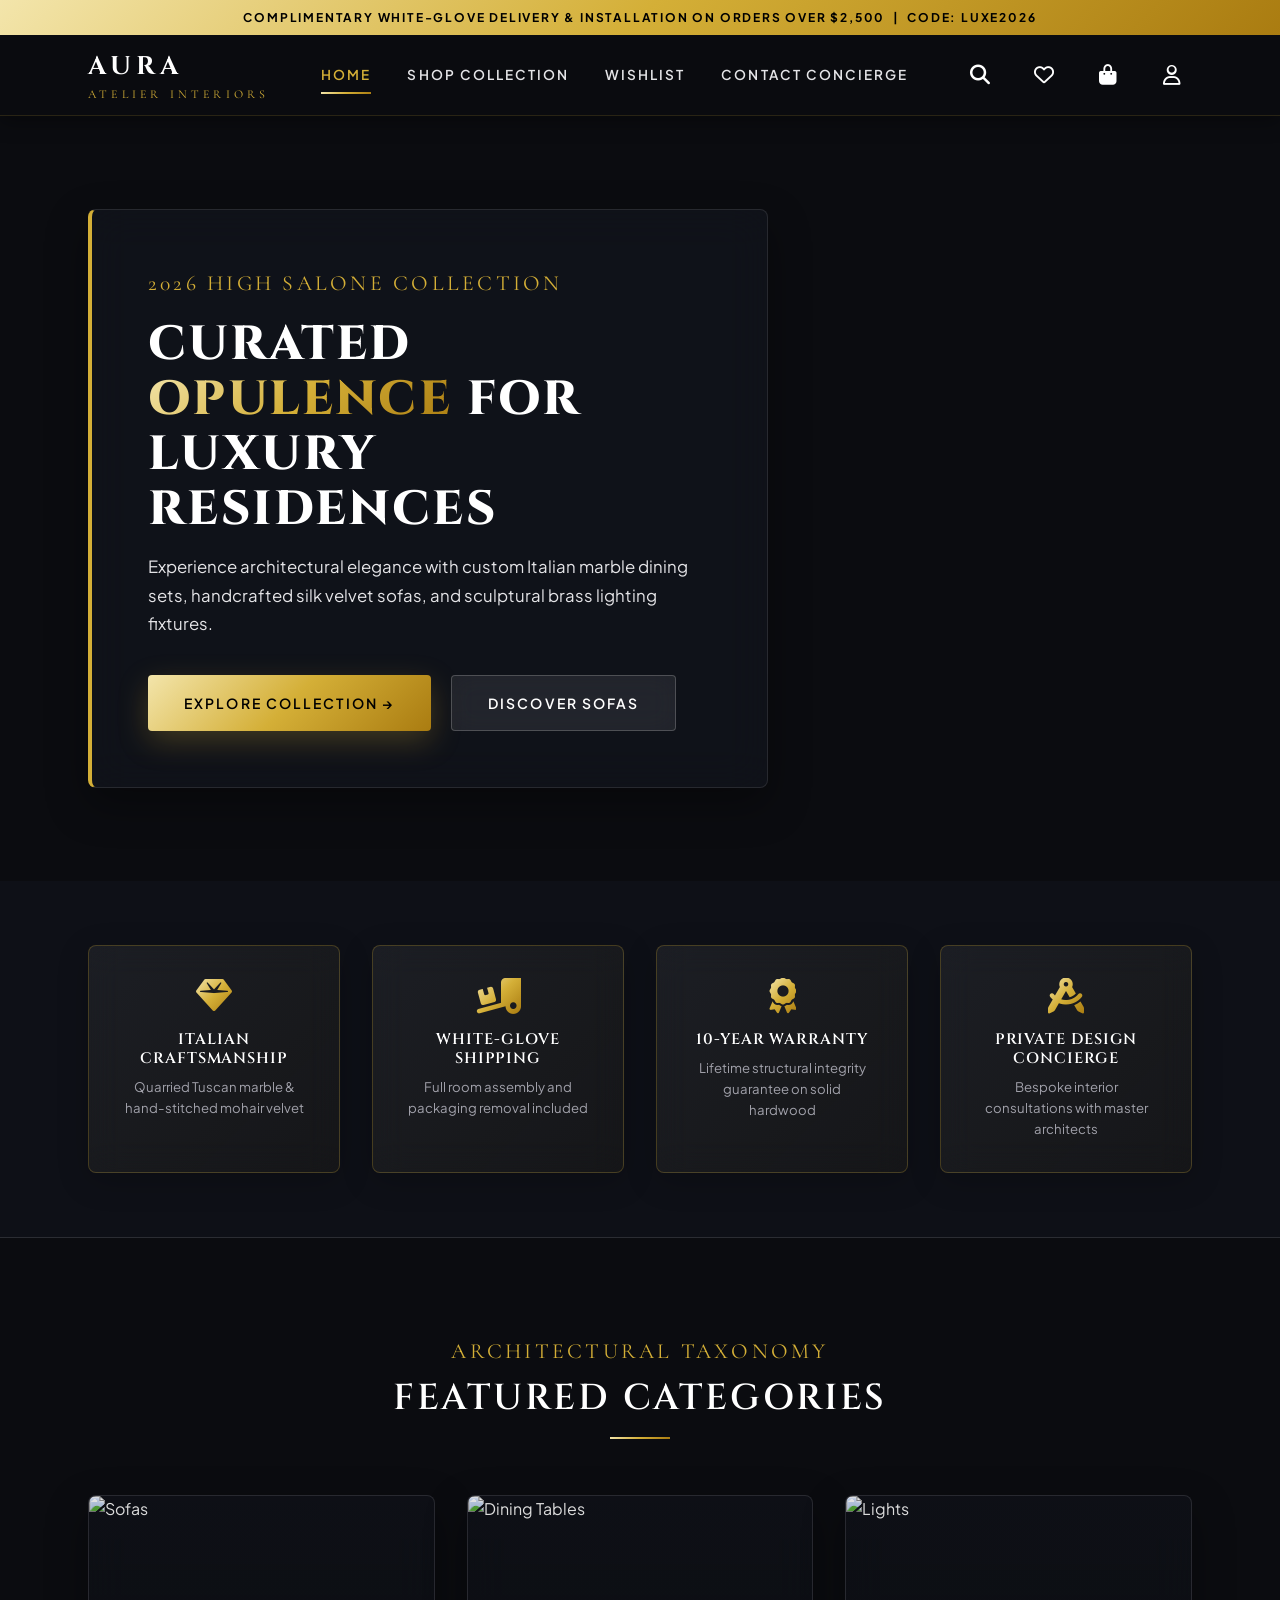
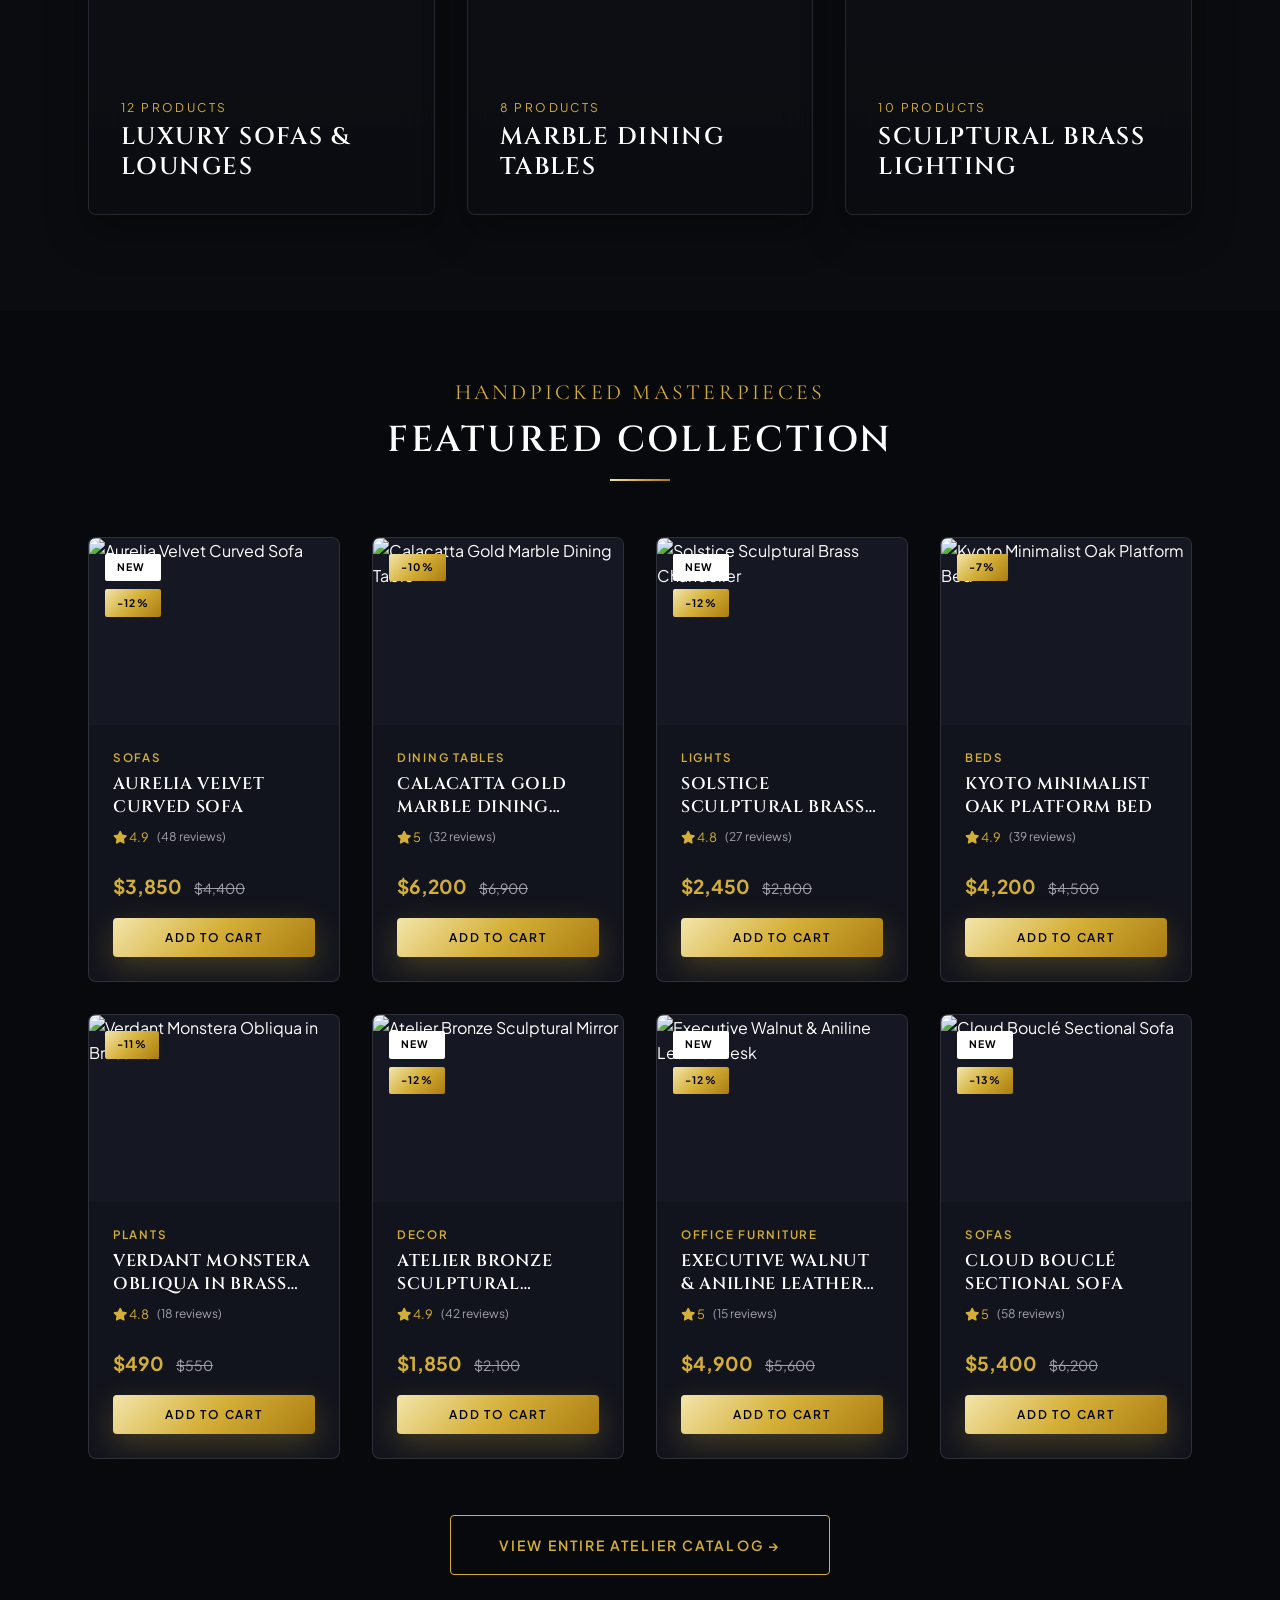
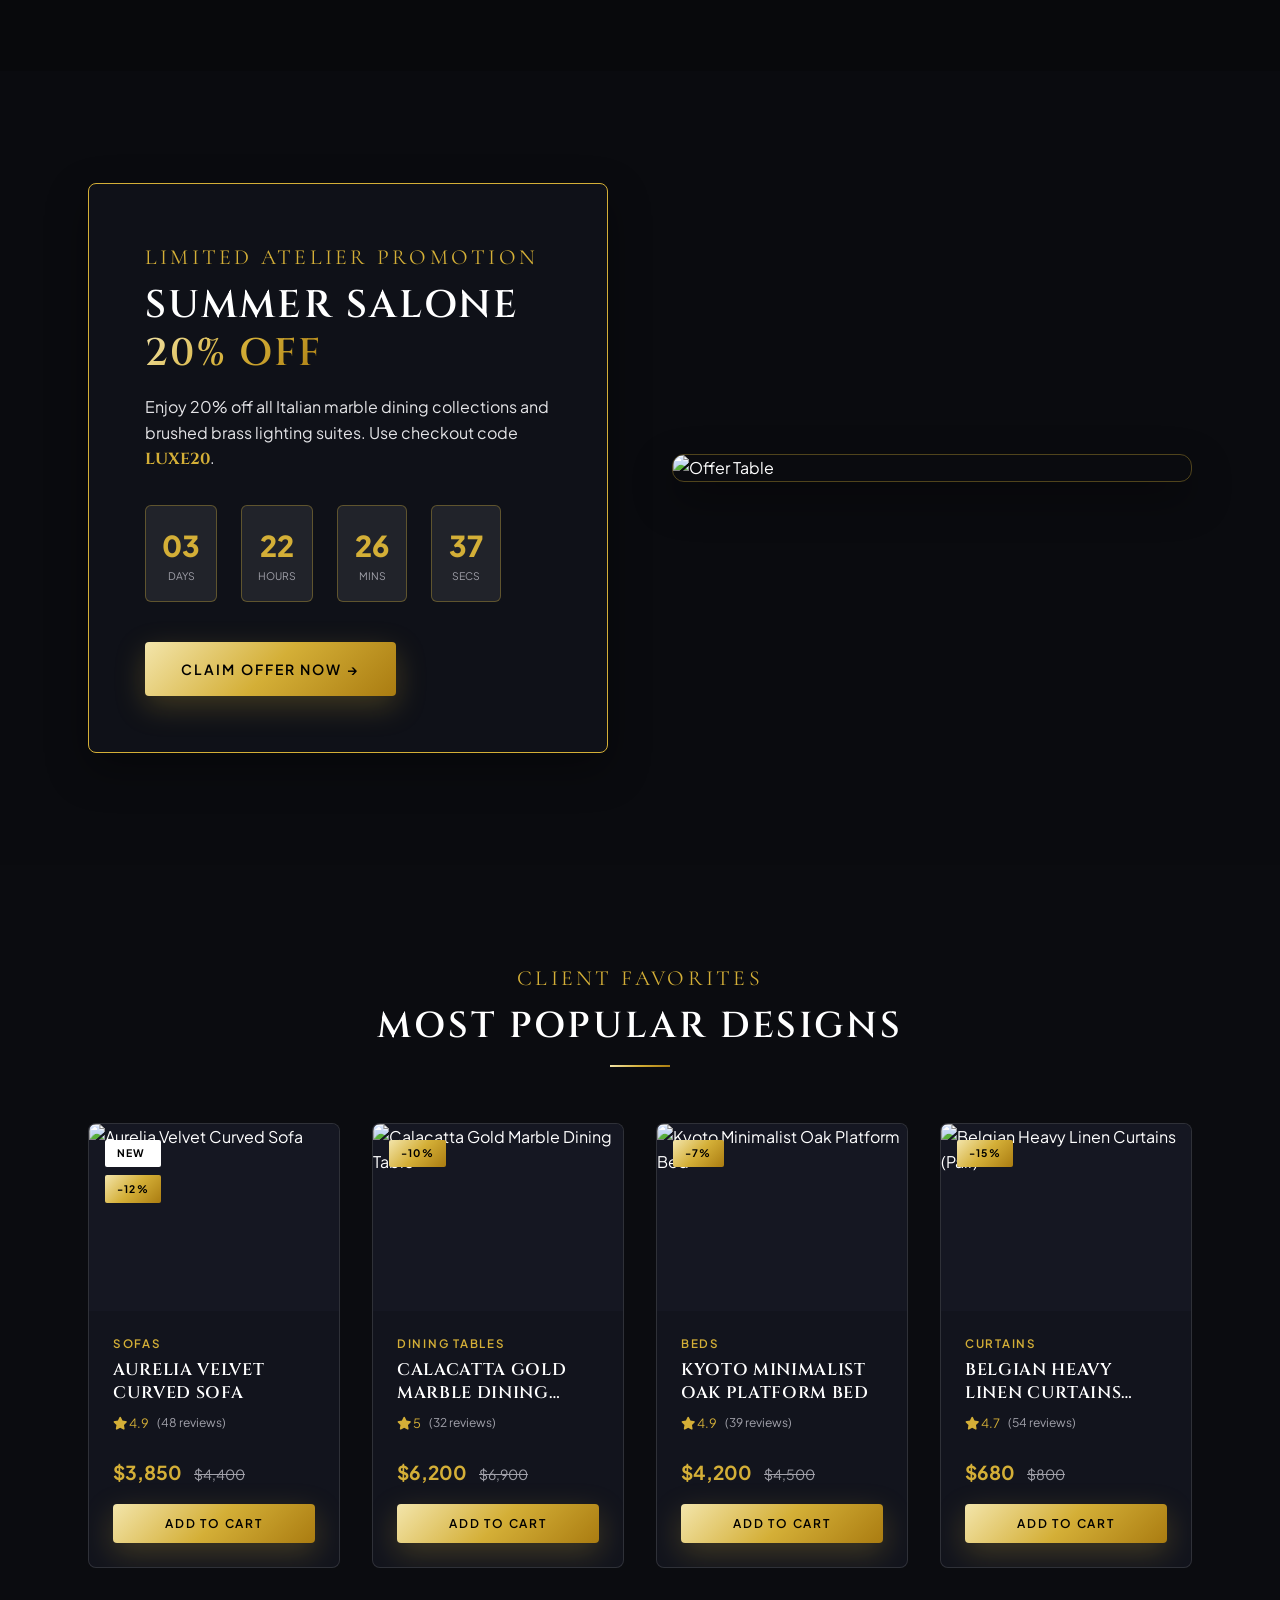
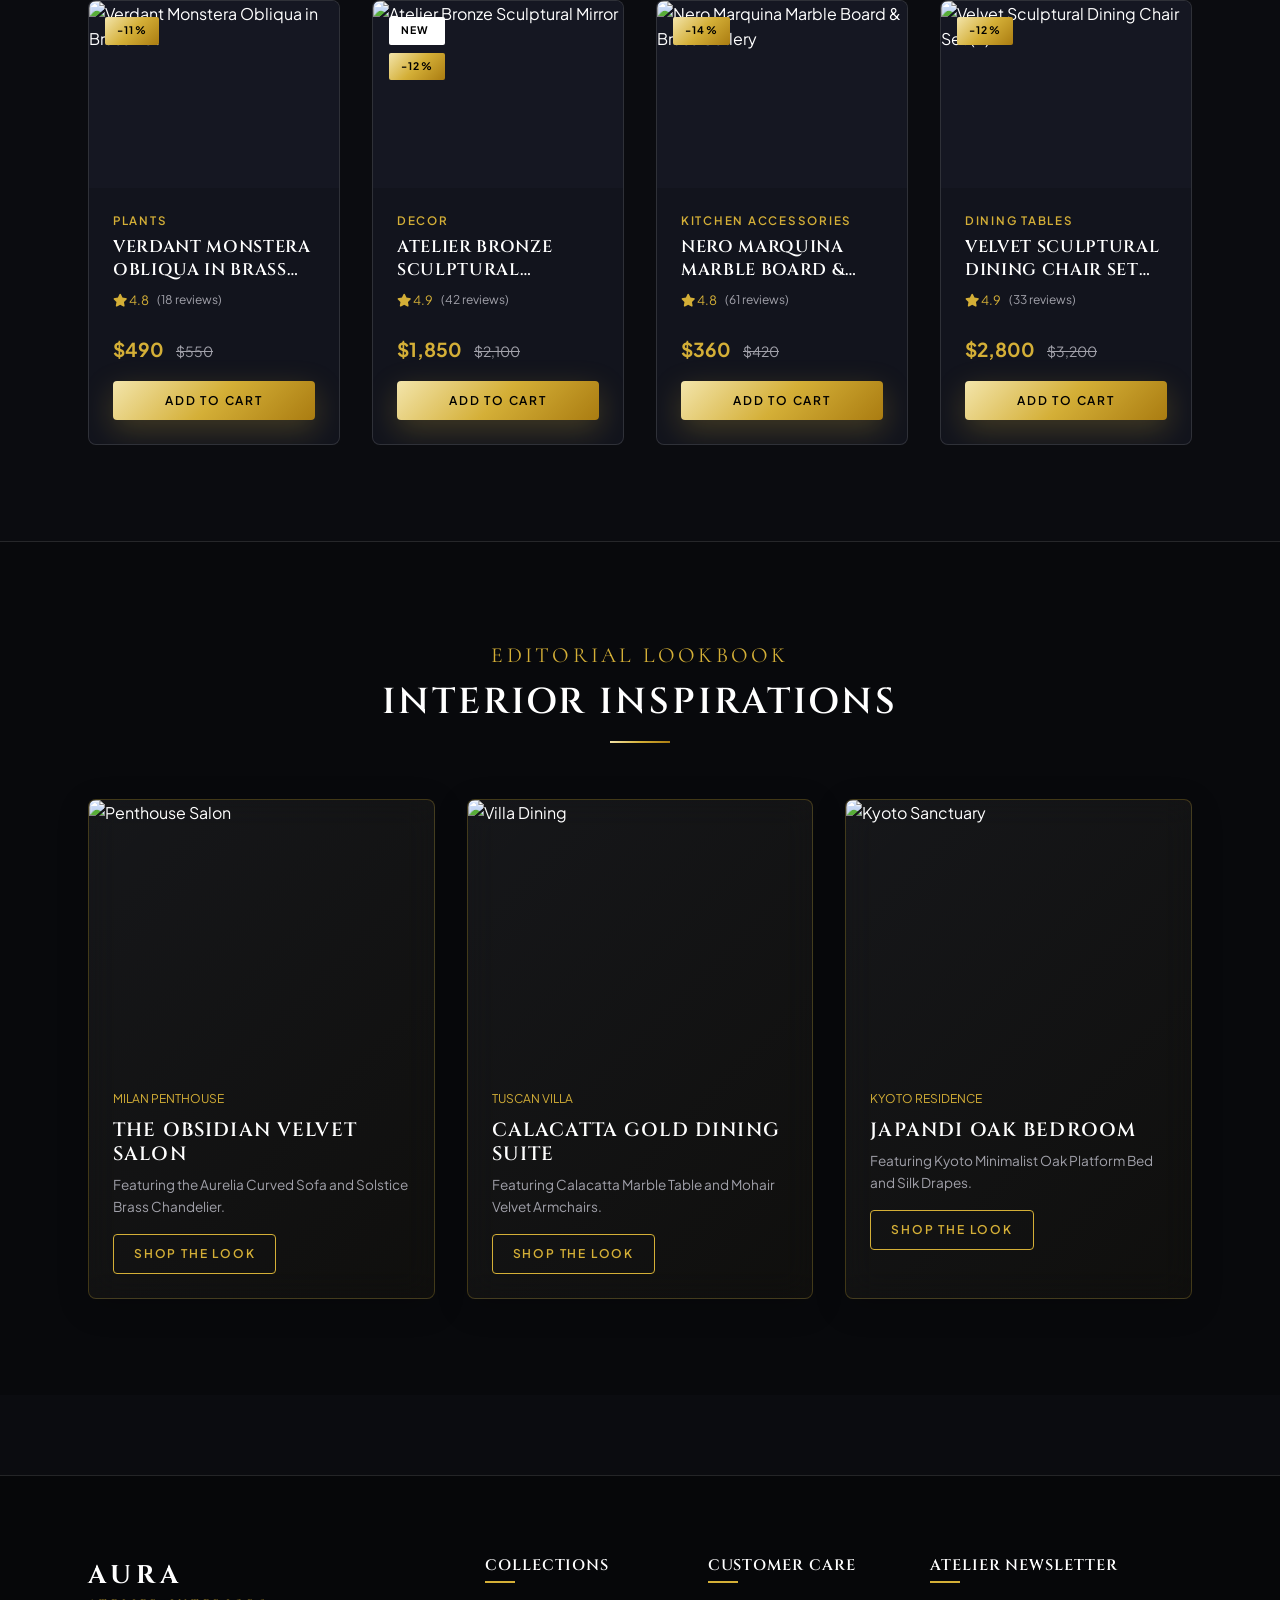
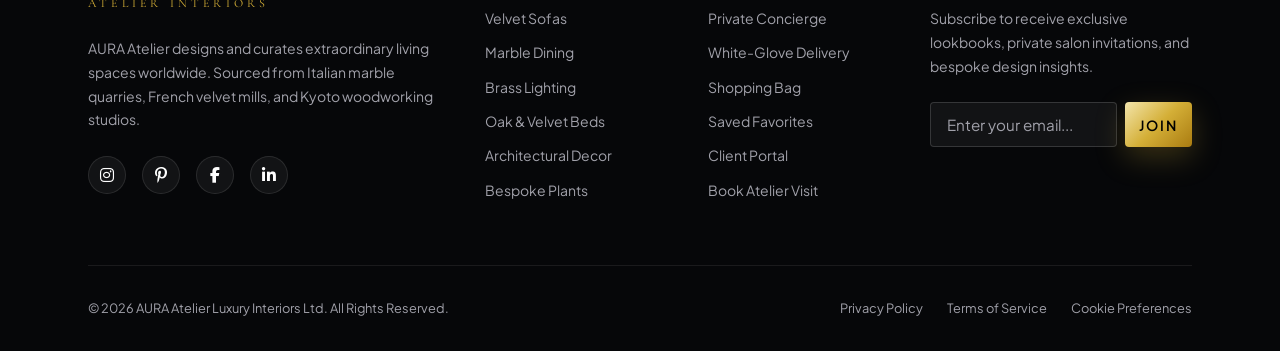
==== commit b544daad: "feat: make entire site fully responsive across all 8 pages" ====
--- a/index.html
+++ b/index.html
@@ -10,6 +10,7 @@
   <link rel="stylesheet" href="css/main.css">
   <link rel="stylesheet" href="css/glassmorphism.css">
   <link rel="stylesheet" href="css/components.css">
+  <link rel="stylesheet" href="css/responsive.css">
   <link rel="stylesheet" href="https://cdnjs.cloudflare.com/ajax/libs/font-awesome/6.4.0/css/all.min.css">
 </head>
 <body>
@@ -18,7 +19,7 @@
   <header id="site-header"></header>
 
   <!-- Hero Banner -->
-  <section class="hero-section" style="position: relative; min-height: 85vh; display: flex; align-items: center; background: url('https://images.unsplash.com/photo-1618221195710-dd6b41faaea6?auto=format&fit=crop&w=1800&q=80') center/cover no-repeat; overflow: hidden;">
+  <section class="hero-section" style="position: relative; min-height: 85vh; display: flex; align-items: center; background: url('https://images.unsplash.com/photo-1618221195710-dd6b41faaea6?auto=format&fit=crop&w=1800&q=80') center/cover no-repeat; overflow: hidden; padding: 0;">
     <div style="position: absolute; inset: 0; background: linear-gradient(90deg, rgba(11,12,16,0.92) 0%, rgba(11,12,16,0.65) 50%, rgba(11,12,16,0.3) 100%);"></div>
     <div class="container" style="position: relative; z-index: 2; padding-top: 3rem; padding-bottom: 3rem;">
       <div class="glass-panel-dark animate-fade" style="max-width: 680px; padding: 3.5rem; border-left: 4px solid var(--gold-primary);">
@@ -29,7 +30,7 @@
         <p style="color: var(--text-light-secondary); font-size: 1.05rem; margin-bottom: 2.25rem; line-height: 1.7;">
           Experience architectural elegance with custom Italian marble dining sets, handcrafted silk velvet sofas, and sculptural brass lighting fixtures.
         </p>
-        <div style="display: flex; gap: 1.25rem; flex-wrap: wrap;">
+        <div class="btn-row" style="display: flex; gap: 1.25rem; flex-wrap: wrap;">
           <a href="shop.html" class="btn btn-gold">Explore Collection &rarr;</a>
           <a href="shop.html?category=Sofas" class="btn btn-glass">Discover Sofas</a>
         </div>
@@ -40,7 +41,7 @@
   <!-- Value Pillars -->
   <section style="padding: 4rem 0; background: #0E1017; border-bottom: 1px solid var(--border-dark);">
     <div class="container">
-      <div class="grid grid-cols-4" style="gap: 2rem; text-align: center;">
+      <div class="grid grid-cols-4 value-pillars-grid" style="gap: 2rem; text-align: center;">
         <div class="glass-card-gold" style="padding: 2rem;">
           <i class="fas fa-gem text-gold" style="font-size: 2.25rem; margin-bottom: 1rem;"></i>
           <h4 style="color: #FFF; font-size: 0.95rem; margin-bottom: 0.5rem;">Italian Craftsmanship</h4>
@@ -123,7 +124,7 @@
   <section style="position: relative; padding: 7rem 0; background: url('https://images.unsplash.com/photo-1600121848594-d8644e57abab?auto=format&fit=crop&w=1800&q=80') center/cover fixed no-repeat;">
     <div style="position: absolute; inset: 0; background: rgba(11, 12, 16, 0.85); backdrop-filter: blur(8px);"></div>
     <div class="container" style="position: relative; z-index: 2;">
-      <div class="grid grid-cols-2" style="gap: 4rem; align-items: center;">
+      <div class="grid grid-cols-2 offer-banner-grid" style="gap: 4rem; align-items: center;">
         <div class="glass-panel-dark" style="padding: 3.5rem; border: 1px solid var(--gold-primary);">
           <span class="section-subtitle">LIMITED ATELIER PROMOTION</span>
           <h2 style="color: #FFF; font-size: 2.4rem; font-family: var(--font-heading); margin: 0.5rem 0 1rem 0;">
--- a/css/responsive.css
+++ b/css/responsive.css
@@ -0,0 +1,866 @@
+/* ==========================================================================
+   AURA ATELIER - RESPONSIVE STYLESHEET
+   Breakpoints:
+   • Large Desktop: > 1280px  (default)
+   • Desktop: ≤ 1280px
+   • Tablet:  ≤ 1024px
+   • Mobile L: ≤ 768px
+   • Mobile:  ≤ 576px
+   • Mobile S: ≤ 400px
+   ========================================================================== */
+
+/* ============================
+   GLOBAL RESPONSIVE HELPERS
+   ============================ */
+
+/* Fluid font sizes using clamp */
+:root {
+  --header-height: 80px;
+}
+
+/* Make images fluid by default */
+img {
+  max-width: 100%;
+  height: auto;
+}
+
+/* Full-width helper for mobile CTAs */
+.btn-full-mobile { width: auto; }
+
+/* Hide on mobile */
+.hide-mobile { display: block; }
+.hide-desktop { display: none; }
+
+/* ============================
+   HEADER & NAVIGATION
+   ============================ */
+
+/* Desktop: show nav, hide toggle */
+#main-nav {
+  display: flex !important;
+}
+
+.mobile-toggle {
+  display: none !important;
+}
+
+@media (max-width: 1024px) {
+  :root {
+    --header-height: 72px;
+  }
+
+  .nav-links {
+    gap: 1.5rem;
+  }
+
+  .header-actions {
+    gap: 1rem;
+  }
+
+  .logo-main {
+    font-size: 1.35rem;
+  }
+}
+
+@media (max-width: 768px) {
+  :root {
+    --header-height: 65px;
+  }
+
+  /* Hide desktop nav, show hamburger */
+  #main-nav {
+    display: none !important;
+  }
+
+  .mobile-toggle {
+    display: flex !important;
+    align-items: center;
+    justify-content: center;
+  }
+
+  /* Mobile nav drawer overlay */
+  #main-nav.mobile-open {
+    display: flex !important;
+    flex-direction: column;
+    position: fixed;
+    top: 0;
+    left: 0;
+    width: 280px;
+    height: 100vh;
+    background: rgba(11, 12, 16, 0.98);
+    backdrop-filter: blur(20px);
+    -webkit-backdrop-filter: blur(20px);
+    border-right: 1px solid var(--border-gold);
+    padding: 5rem 2rem 2rem 2rem;
+    z-index: 9998;
+    gap: 0.5rem;
+    overflow-y: auto;
+    animation: slideInLeft 0.3s ease forwards;
+  }
+
+  #main-nav.mobile-open .nav-link {
+    font-size: 1rem;
+    padding: 0.9rem 0;
+    border-bottom: 1px solid rgba(255,255,255,0.06);
+    width: 100%;
+  }
+
+  /* Overlay backdrop for mobile nav */
+  #nav-backdrop {
+    position: fixed;
+    inset: 0;
+    background: rgba(0,0,0,0.6);
+    z-index: 9997;
+    display: none;
+  }
+
+  #nav-backdrop.active {
+    display: block;
+  }
+
+  @keyframes slideInLeft {
+    from { transform: translateX(-100%); }
+    to { transform: translateX(0); }
+  }
+
+  .header-actions {
+    gap: 0.75rem;
+  }
+
+  .action-btn {
+    width: 36px;
+    height: 36px;
+    font-size: 1.1rem;
+  }
+
+  /* Announcement bar - shorter on mobile */
+  .announcement-bar {
+    font-size: 0.65rem;
+    letter-spacing: 0.05em;
+    padding: 0.4rem 0.75rem;
+    white-space: nowrap;
+    overflow: hidden;
+    text-overflow: ellipsis;
+  }
+
+  .logo-main { font-size: 1.25rem; }
+  .logo-sub { font-size: 0.6rem; letter-spacing: 0.2em; }
+
+  .hide-mobile { display: none; }
+  .hide-desktop { display: block; }
+  .btn-full-mobile { width: 100%; }
+}
+
+@media (max-width: 400px) {
+  .action-btn { width: 32px; height: 32px; font-size: 1rem; }
+  .logo-sub { display: none; }
+}
+
+/* ============================
+   SECTION TITLES
+   ============================ */
+
+@media (max-width: 768px) {
+  .section-title {
+    font-size: 1.6rem;
+    letter-spacing: 0.06em;
+  }
+
+  .section-subtitle {
+    font-size: 1.05rem;
+    letter-spacing: 0.1em;
+  }
+
+  .section-title-wrapper {
+    margin-bottom: 2.5rem;
+  }
+}
+
+@media (max-width: 576px) {
+  .section-title { font-size: 1.35rem; }
+  .section-subtitle { font-size: 0.9rem; }
+}
+
+/* ============================
+   CONTAINER & GRID
+   ============================ */
+
+@media (max-width: 768px) {
+  .container {
+    width: 95%;
+    padding: 0 1rem;
+  }
+}
+
+@media (max-width: 576px) {
+  .container {
+    width: 100%;
+    padding: 0 0.85rem;
+  }
+
+  .grid { gap: 1.25rem; }
+}
+
+/* ============================
+   BUTTONS
+   ============================ */
+
+@media (max-width: 576px) {
+  .btn {
+    padding: 0.8rem 1.5rem;
+    font-size: 0.8rem;
+    letter-spacing: 0.1em;
+  }
+
+  .toast {
+    min-width: auto;
+    right: 0.75rem;
+    left: 0.75rem;
+    width: calc(100vw - 1.5rem);
+  }
+
+  #toast-container {
+    right: 0;
+    left: 0;
+    bottom: 1rem;
+    padding: 0 0.75rem;
+  }
+}
+
+/* ============================
+   PRODUCT CARDS
+   ============================ */
+
+/* Always show floating action buttons on touch devices */
+@media (hover: none) {
+  .card-floating-actions {
+    opacity: 1 !important;
+    transform: translateX(0) !important;
+  }
+}
+
+@media (max-width: 576px) {
+  .product-info {
+    padding: 1rem;
+  }
+
+  .product-title {
+    font-size: 0.95rem;
+  }
+
+  .current-price {
+    font-size: 1.05rem;
+  }
+
+  .add-cart-btn-card {
+    padding: 0.65rem;
+    font-size: 0.7rem;
+  }
+}
+
+/* ============================
+   GLASS MODAL
+   ============================ */
+
+@media (max-width: 768px) {
+  .glass-modal-content {
+    width: 95%;
+    padding: 1.5rem;
+    max-height: 92vh;
+    border-radius: var(--radius-md);
+  }
+}
+
+/* ============================
+   HOME PAGE - HERO
+   ============================ */
+
+@media (max-width: 768px) {
+  .hero-section {
+    min-height: 75vh !important;
+  }
+
+  .hero-section .glass-panel-dark {
+    padding: 2rem 1.5rem !important;
+    max-width: 100% !important;
+  }
+
+  .hero-section h1 {
+    font-size: 2rem !important;
+    line-height: 1.2 !important;
+  }
+
+  .hero-section .btn-row {
+    flex-direction: column;
+    gap: 0.75rem !important;
+  }
+
+  .hero-section .btn {
+    width: 100%;
+    justify-content: center;
+  }
+}
+
+@media (max-width: 576px) {
+  .hero-section {
+    min-height: 85vh !important;
+    align-items: flex-start !important;
+    padding-top: 2rem;
+  }
+
+  .hero-section h1 {
+    font-size: 1.65rem !important;
+  }
+
+  .hero-section .section-subtitle {
+    font-size: 0.8rem !important;
+  }
+}
+
+/* ============================
+   HOME PAGE - VALUE PILLARS
+   ============================ */
+
+@media (max-width: 768px) {
+  .value-pillars-grid {
+    grid-template-columns: repeat(2, 1fr) !important;
+    gap: 1rem !important;
+  }
+}
+
+@media (max-width: 480px) {
+  .value-pillars-grid {
+    grid-template-columns: 1fr !important;
+  }
+}
+
+/* ============================
+   HOME PAGE - CATEGORIES
+   ============================ */
+
+@media (max-width: 768px) {
+  .category-tile {
+    height: 220px !important;
+  }
+
+  .category-tile h3 {
+    font-size: 1.15rem !important;
+  }
+}
+
+@media (max-width: 576px) {
+  .category-tile {
+    height: 200px !important;
+  }
+}
+
+/* ============================
+   HOME PAGE - OFFER BANNER
+   ============================ */
+
+@media (max-width: 1024px) {
+  .offer-banner-grid {
+    grid-template-columns: 1fr !important;
+    gap: 2rem !important;
+  }
+
+  .offer-banner-grid img {
+    max-height: 350px;
+    width: 100%;
+    object-fit: cover;
+  }
+}
+
+@media (max-width: 576px) {
+  #countdown-timer {
+    gap: 0.75rem !important;
+    flex-wrap: wrap;
+  }
+
+  #countdown-timer > div {
+    min-width: 62px !important;
+    padding: 0.75rem 0.5rem !important;
+  }
+
+  #countdown-timer span[id] {
+    font-size: 1.4rem !important;
+  }
+}
+
+/* ============================
+   HOME - INSPIRATIONS
+   ============================ */
+
+@media (max-width: 768px) {
+  .inspirations-grid {
+    grid-template-columns: 1fr !important;
+  }
+}
+
+/* ============================
+   SHOP PAGE - SIDEBAR + GRID
+   ============================ */
+
+@media (max-width: 1024px) {
+  .shop-layout {
+    grid-template-columns: 240px 1fr !important;
+  }
+}
+
+@media (max-width: 768px) {
+  .shop-layout {
+    grid-template-columns: 1fr !important;
+  }
+
+  /* Collapsible sidebar on mobile */
+  .shop-sidebar {
+    position: fixed;
+    top: 0;
+    left: -100%;
+    width: 300px;
+    height: 100vh;
+    z-index: 9990;
+    overflow-y: auto;
+    transition: left 0.35s ease;
+    border-radius: 0;
+    border-right: 1px solid var(--border-gold);
+    padding: 5rem 1.5rem 2rem 1.5rem !important;
+  }
+
+  .shop-sidebar.sidebar-open {
+    left: 0;
+  }
+
+  .shop-controls-bar {
+    flex-wrap: wrap !important;
+    gap: 0.75rem !important;
+    padding: 1rem !important;
+  }
+
+  .shop-controls-bar .sort-group {
+    flex-wrap: wrap;
+    gap: 0.5rem;
+    width: 100%;
+  }
+
+  /* Filter toggle button shown on mobile */
+  .filter-toggle-btn {
+    display: flex !important;
+  }
+
+  /* View switchers row on mobile */
+  .view-switcher-group {
+    display: none;
+  }
+}
+
+/* Filter toggle button — hidden on desktop */
+.filter-toggle-btn {
+  display: none;
+  align-items: center;
+  gap: 0.5rem;
+}
+
+@media (max-width: 576px) {
+  .shop-controls-bar {
+    padding: 0.75rem !important;
+  }
+
+  #shop-results-count {
+    font-size: 0.8rem !important;
+  }
+}
+
+/* ============================
+   SHOP PAGINATION
+   ============================ */
+
+@media (max-width: 576px) {
+  #shop-pagination {
+    gap: 0.4rem !important;
+    flex-wrap: wrap;
+    justify-content: center;
+  }
+
+  #shop-pagination .btn {
+    min-width: 36px !important;
+    height: 36px !important;
+    padding: 0 !important;
+    font-size: 0.8rem !important;
+  }
+}
+
+/* ============================
+   PRODUCT DETAIL PAGE
+   ============================ */
+
+@media (max-width: 1024px) {
+  .product-detail-grid {
+    grid-template-columns: 1fr !important;
+    gap: 2rem !important;
+  }
+
+  #pd-main-img {
+    height: 380px !important;
+  }
+}
+
+@media (max-width: 768px) {
+  #pd-main-img {
+    height: 300px !important;
+    cursor: default !important;
+  }
+
+  /* Disable lens zoom on touch devices */
+  #pd-img-container:hover #pd-main-img {
+    transform: none !important;
+  }
+
+  .pd-actions-row {
+    flex-direction: column !important;
+    gap: 0.75rem !important;
+  }
+
+  .pd-tab-btn {
+    padding: 0.6rem 0.9rem !important;
+    font-size: 0.75rem !important;
+  }
+
+  .pd-tabs-row {
+    flex-wrap: wrap;
+    gap: 0.5rem !important;
+  }
+}
+
+@media (max-width: 576px) {
+  #pd-title {
+    font-size: 1.65rem !important;
+  }
+
+  #pd-thumbs-container {
+    gap: 0.5rem !important;
+  }
+
+  #pd-thumbs-container > div {
+    width: 58px !important;
+    height: 58px !important;
+  }
+
+  .bundle-items-row {
+    flex-direction: column !important;
+    align-items: flex-start !important;
+  }
+
+  .bundle-total-row {
+    flex-direction: column !important;
+    gap: 1rem !important;
+    align-items: flex-start !important;
+  }
+
+  .bundle-total-row .btn {
+    width: 100%;
+  }
+
+  .product-values-row {
+    grid-template-columns: 1fr !important;
+    gap: 0.5rem !important;
+  }
+}
+
+/* ============================
+   CART PAGE
+   ============================ */
+
+@media (max-width: 1024px) {
+  .cart-workspace-grid {
+    grid-template-columns: 1fr !important;
+  }
+
+  .cart-summary-card {
+    position: static !important;
+  }
+}
+
+@media (max-width: 768px) {
+  .cart-item-row {
+    flex-direction: column !important;
+    align-items: flex-start !important;
+    gap: 1rem !important;
+    position: relative;
+  }
+
+  .cart-item-row img {
+    width: 100% !important;
+    height: 200px !important;
+    border-radius: 6px;
+  }
+
+  .cart-item-remove {
+    position: absolute;
+    top: 0;
+    right: 0;
+  }
+
+  .cart-coupon-shipping {
+    grid-template-columns: 1fr !important;
+  }
+}
+
+@media (max-width: 576px) {
+  .cart-qty-controls {
+    width: 100%;
+    justify-content: center;
+  }
+}
+
+/* ============================
+   CHECKOUT PAGE
+   ============================ */
+
+@media (max-width: 1024px) {
+  .checkout-grid {
+    grid-template-columns: 1fr !important;
+    gap: 2rem !important;
+  }
+
+  .checkout-summary-col {
+    position: static !important;
+  }
+}
+
+@media (max-width: 768px) {
+  .checkout-step-bar {
+    flex-direction: column !important;
+    align-items: flex-start !important;
+    gap: 0.75rem !important;
+  }
+
+  .checkout-step-divider {
+    display: none;
+  }
+
+  .checkout-address-grid-2 {
+    grid-template-columns: 1fr !important;
+  }
+
+  .checkout-address-grid-3 {
+    grid-template-columns: 1fr !important;
+  }
+
+  .payment-tabs-row {
+    flex-wrap: wrap !important;
+    gap: 0.5rem !important;
+  }
+
+  .payment-tab-btn {
+    flex: 1 1 auto !important;
+    font-size: 0.72rem !important;
+    padding: 0.6rem 0.75rem !important;
+  }
+}
+
+@media (max-width: 576px) {
+  /* Virtual card responsive */
+  .virtual-card {
+    padding: 1.5rem !important;
+  }
+
+  .virtual-card-number {
+    font-size: 1.1rem !important;
+    letter-spacing: 0.12em !important;
+  }
+
+  .card-exp-row {
+    grid-template-columns: 1fr !important;
+  }
+}
+
+/* ============================
+   WISHLIST PAGE
+   ============================ */
+
+@media (max-width: 1024px) {
+  #wishlist-grid {
+    grid-template-columns: repeat(2, 1fr) !important;
+  }
+}
+
+@media (max-width: 576px) {
+  #wishlist-grid {
+    grid-template-columns: 1fr !important;
+  }
+}
+
+/* ============================
+   LOGIN PAGE
+   ============================ */
+
+@media (max-width: 768px) {
+  .login-glass-card {
+    padding: 2rem 1.5rem !important;
+  }
+
+  .login-social-row {
+    flex-direction: column !important;
+    gap: 0.5rem;
+  }
+
+  .login-social-row .btn {
+    width: 100%;
+  }
+}
+
+/* ============================
+   CONTACT PAGE
+   ============================ */
+
+@media (max-width: 1024px) {
+  .contact-layout-grid {
+    grid-template-columns: 1fr !important;
+    gap: 3rem !important;
+  }
+}
+
+@media (max-width: 768px) {
+  .contact-form-inner {
+    padding: 2rem 1.25rem !important;
+  }
+
+  .contact-form-grid-2 {
+    grid-template-columns: 1fr !important;
+  }
+
+  .showroom-grid {
+    grid-template-columns: 1fr !important;
+  }
+
+  .contact-map-frame {
+    height: 240px !important;
+  }
+}
+
+/* ============================
+   QUICK VIEW MODAL
+   ============================ */
+
+@media (max-width: 768px) {
+  #quick-view-modal .glass-modal-content {
+    padding: 1.25rem !important;
+  }
+
+  #quick-view-modal .grid-cols-2 {
+    grid-template-columns: 1fr !important;
+  }
+
+  #quick-view-modal .grid-cols-2 > div:first-child {
+    max-height: 240px;
+    overflow: hidden;
+    border-radius: 6px;
+  }
+}
+
+/* ============================
+   FEATURED / POPULAR GRIDS (Home)
+   ============================ */
+
+@media (max-width: 1024px) {
+  #featured-products-container,
+  #popular-products-container {
+    grid-template-columns: repeat(2, 1fr) !important;
+  }
+}
+
+@media (max-width: 576px) {
+  #featured-products-container,
+  #popular-products-container {
+    grid-template-columns: 1fr 1fr !important;
+    gap: 1rem !important;
+  }
+}
+
+@media (max-width: 400px) {
+  #featured-products-container,
+  #popular-products-container {
+    grid-template-columns: 1fr !important;
+  }
+}
+
+/* ============================
+   SHOP GRID RESPONSIVE OVERRIDE
+   ============================ */
+
+@media (max-width: 576px) {
+  #shop-products-grid.grid-cols-3,
+  #shop-products-grid.grid-cols-4 {
+    grid-template-columns: repeat(2, 1fr) !important;
+    gap: 1rem !important;
+  }
+}
+
+@media (max-width: 400px) {
+  #shop-products-grid.grid-cols-3,
+  #shop-products-grid.grid-cols-4 {
+    grid-template-columns: 1fr !important;
+  }
+}
+
+/* ============================
+   RELATED PRODUCTS (Product Page)
+   ============================ */
+
+@media (max-width: 768px) {
+  #pd-related-grid {
+    grid-template-columns: repeat(2, 1fr) !important;
+    gap: 1rem !important;
+  }
+}
+
+@media (max-width: 400px) {
+  #pd-related-grid {
+    grid-template-columns: 1fr !important;
+  }
+}
+
+/* ============================
+   SEARCH MODAL
+   ============================ */
+
+@media (max-width: 576px) {
+  #search-modal .glass-modal-content {
+    padding: 1.25rem !important;
+    width: 98%;
+  }
+
+  #search-input {
+    font-size: 0.95rem !important;
+  }
+}
+
+/* ============================
+   UTILITY: Touch device tweaks
+   ============================ */
+
+@media (hover: none) {
+  /* Disable translate hover animations to prevent stuck states on touch */
+  .btn:hover {
+    transform: none;
+  }
+
+  .product-card:hover {
+    transform: none;
+  }
+
+  /* Keep gold border on touch tap instead of lift */
+  .product-card:active {
+    border-color: var(--gold-primary);
+  }
+}
+
+/* ============================
+   PRINT STYLES
+   ============================ */
+
+@media print {
+  .header, .footer, #toast-container, .glass-modal-backdrop { display: none !important; }
+  body { background: white; color: black; }
+}
